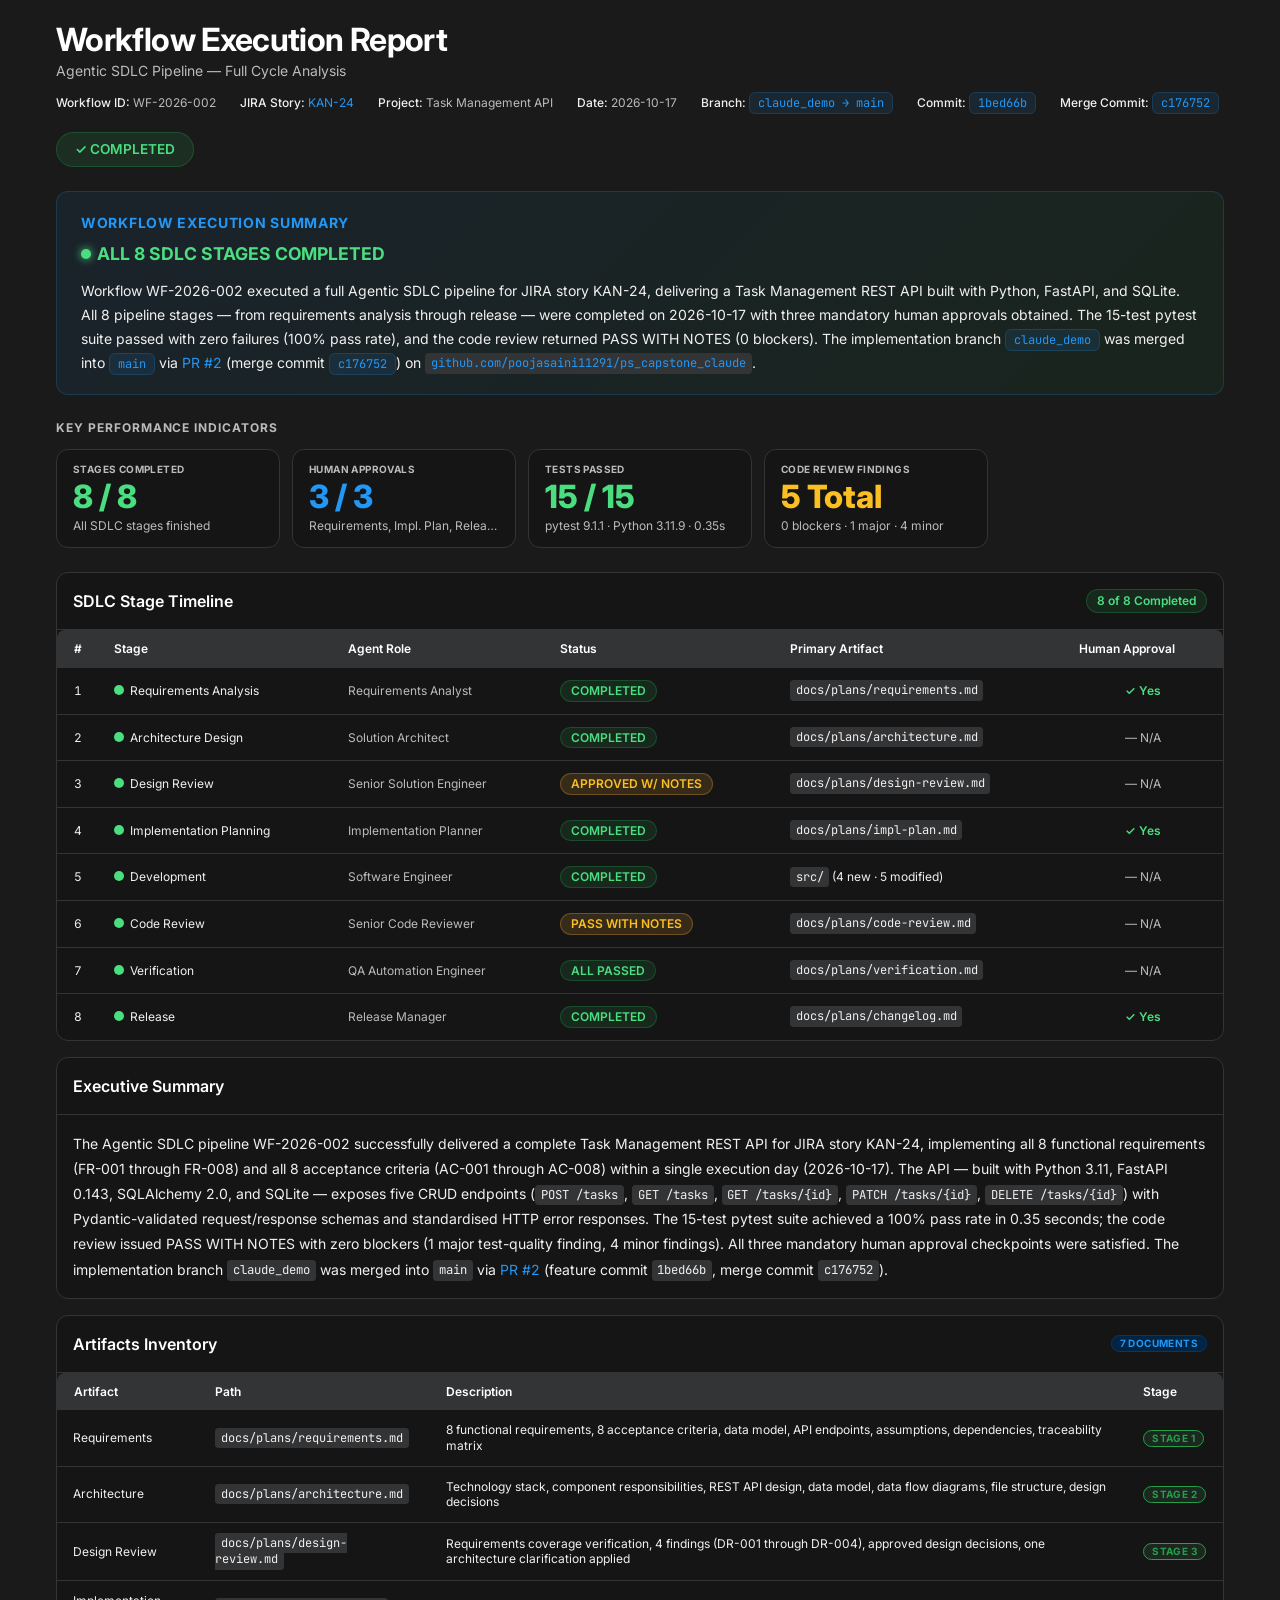
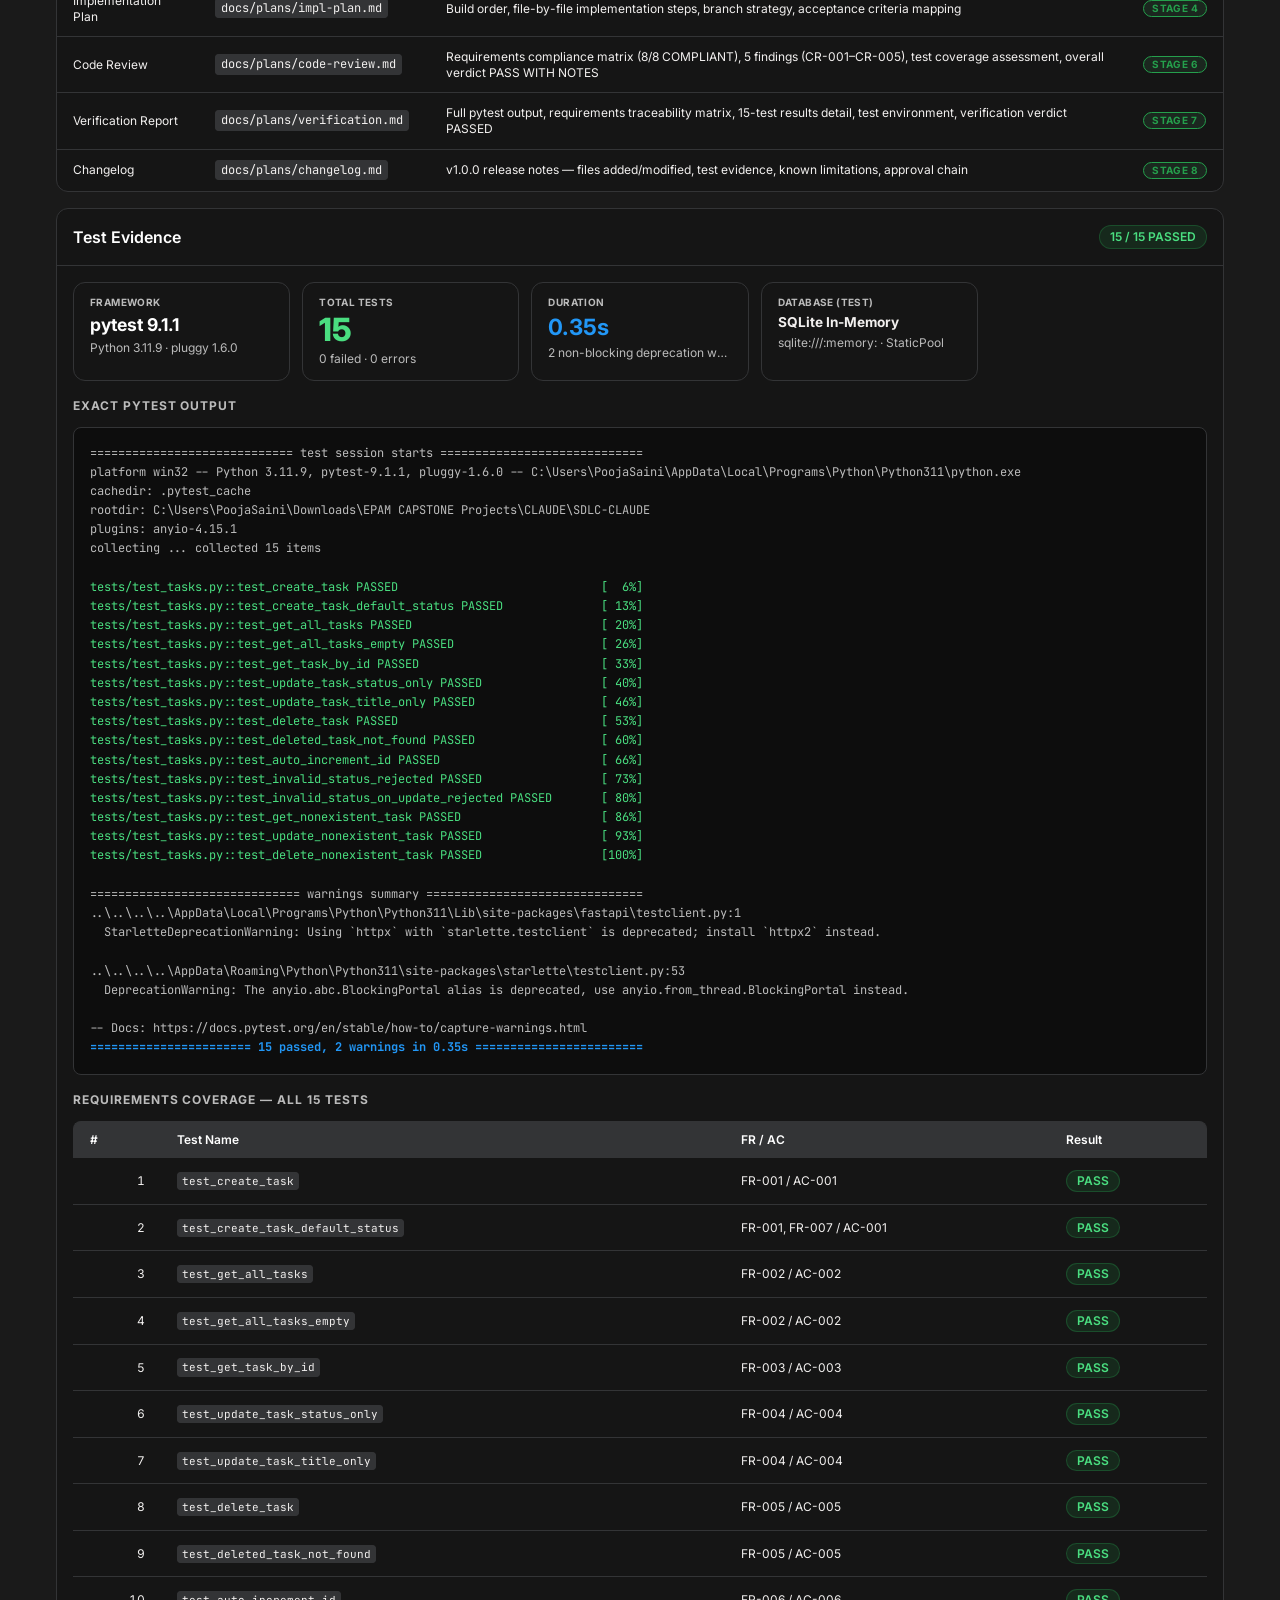
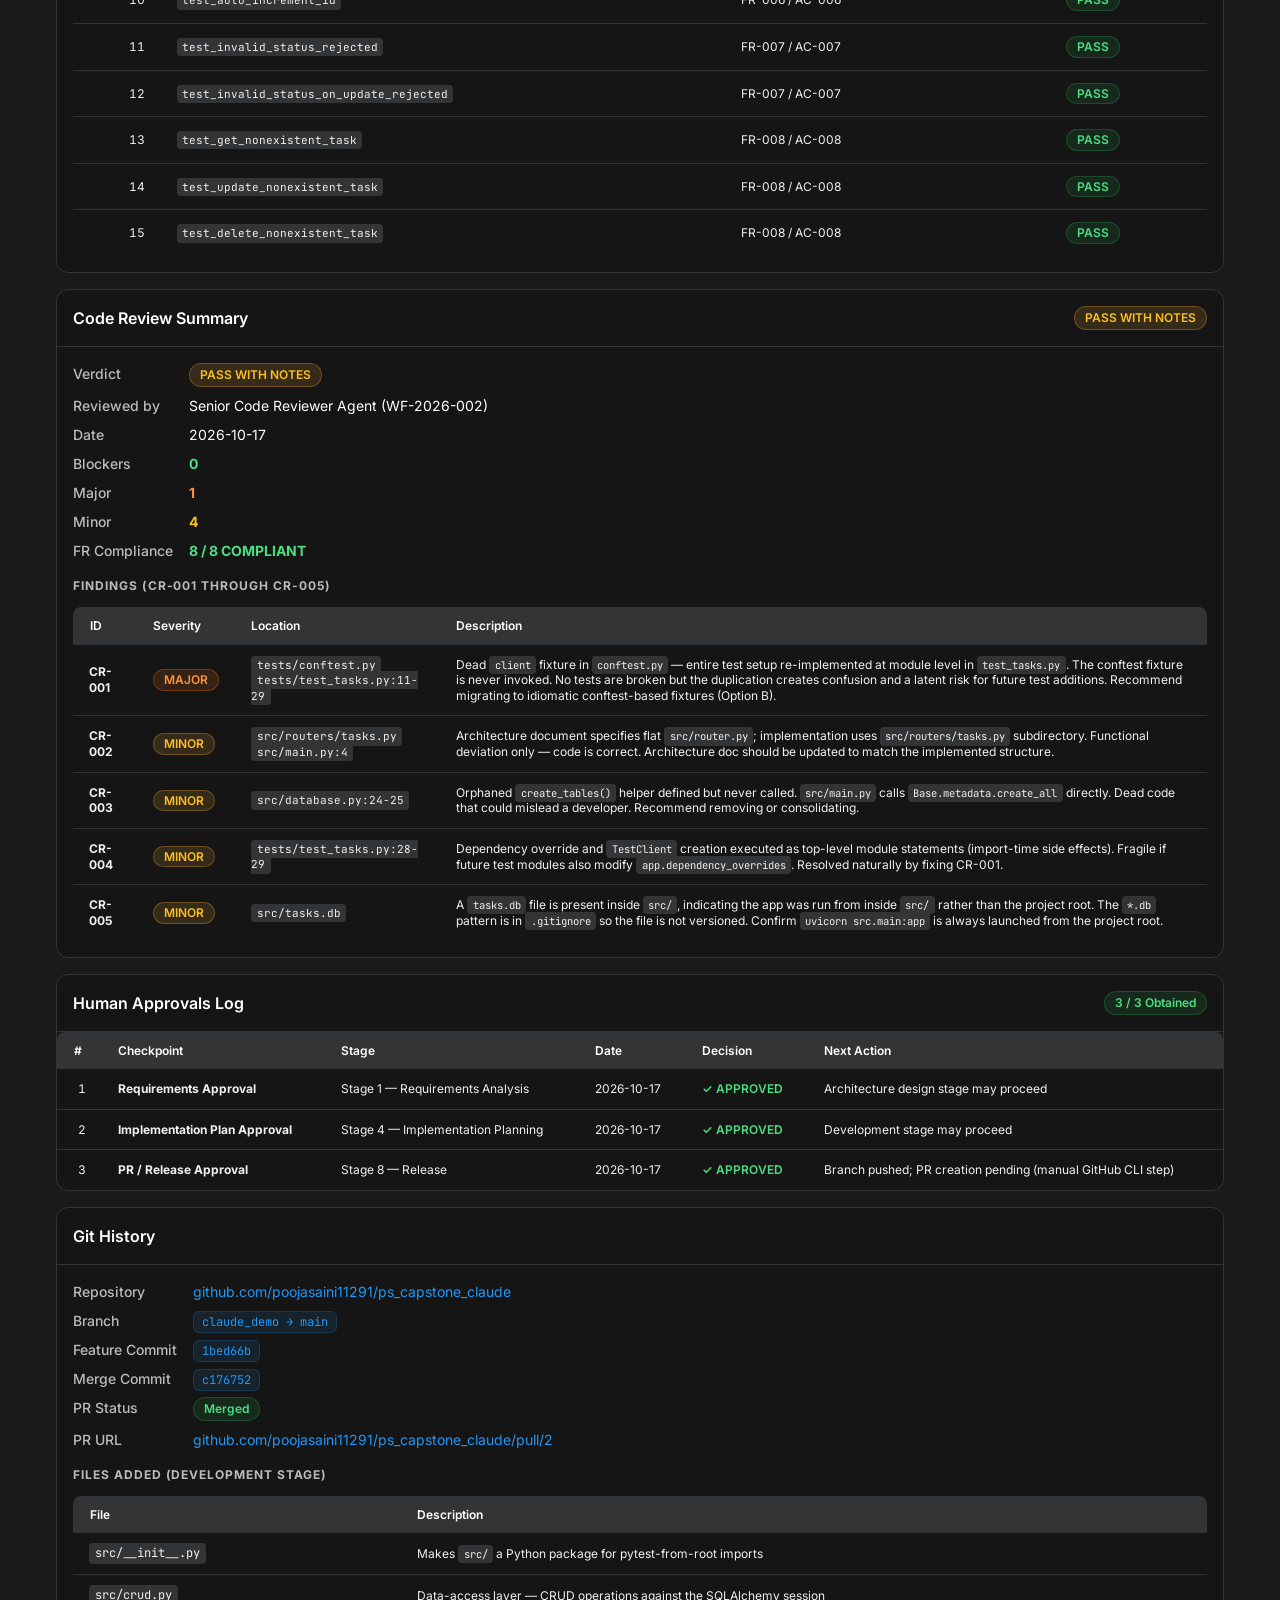
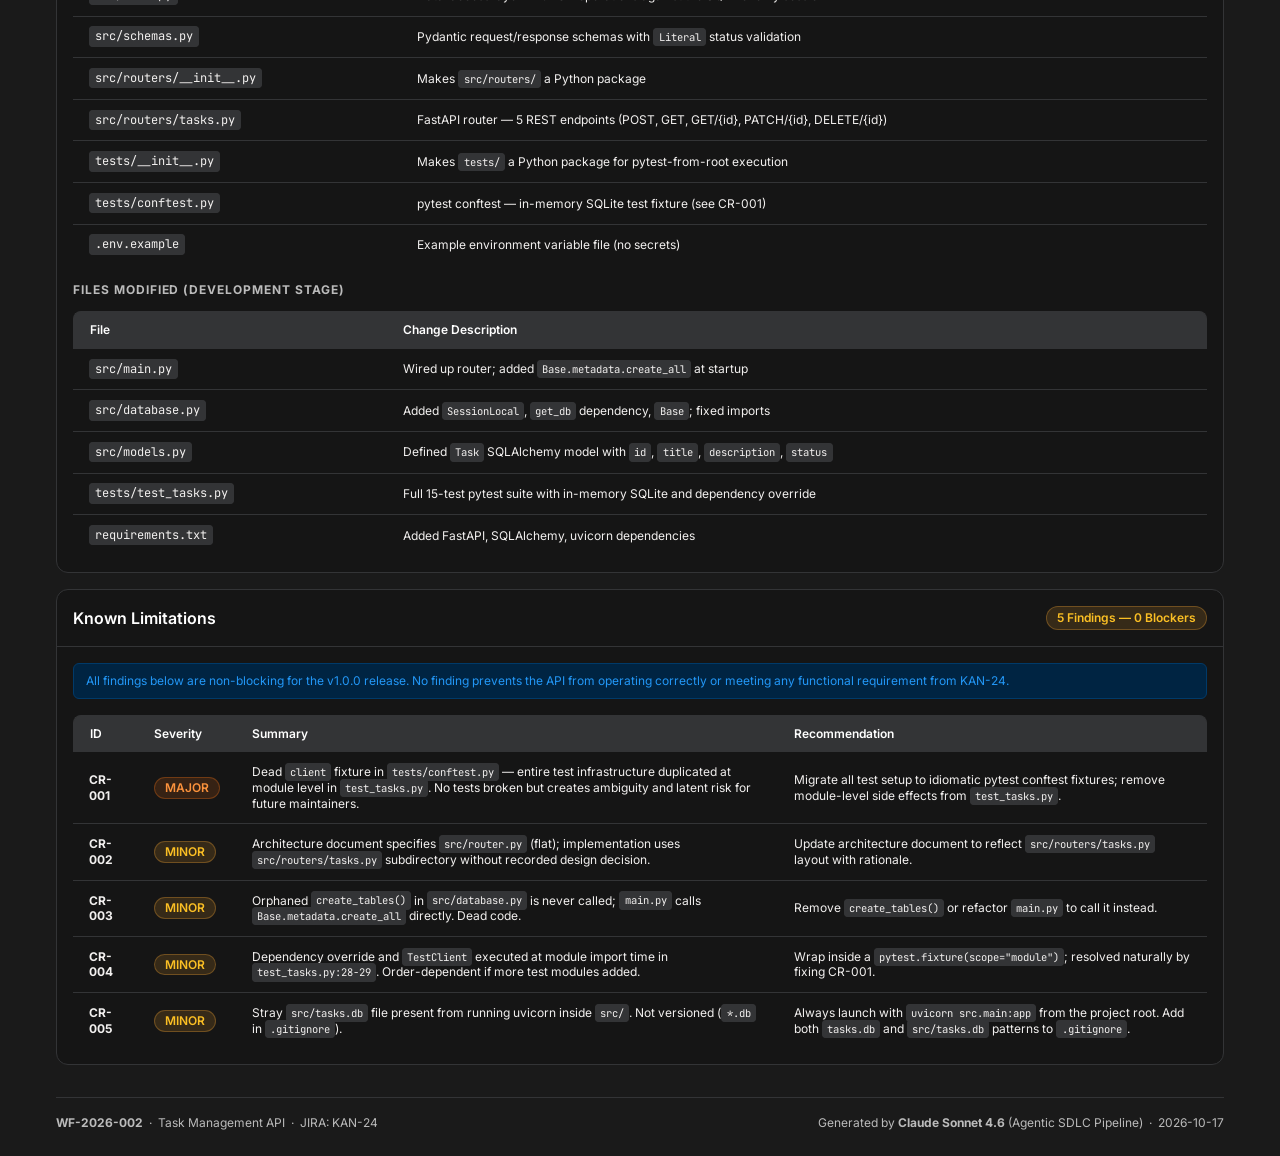
==== docs/workflow-report-WF-2026-002.html @ 6eb1694b "docs: update workflow report WF-2026-002 — mark PR #2 merged - PR #2 merged to main (merge commit c1" ====
<!DOCTYPE html>
<html lang="en">
<head>
  <meta charset="UTF-8">
  <meta name="viewport" content="width=device-width, initial-scale=1.0">
  <title>Workflow Execution Report — WF-2026-002</title>
  <style>
    @import url(https://fonts.googleapis.com/css2?family=Inter:ital,wght@0,400;0,500;0,600;0,700;1,400&family=JetBrains+Mono:wght@400;500&display=swap);:root{--font-sans:'Inter','Geist',-apple-system,BlinkMacSystemFont,'Segoe UI',Arial,sans-serif;--font-mono:'JetBrains Mono','GeistMono','Fira Code','Courier New',monospace;--text-xs-1:0.625rem;--text-xs:0.75rem;--text-sm-1:0.813rem;--text-sm:0.875rem;--text-base:1rem;--text-h1:2rem;--text-h2:1.5rem;--text-h3:1rem;--text-h4:0.875rem;--text-h5:0.75rem;--lh-h1:2rem;--lh-h2:1.5rem;--lh-h3:1.3125rem;--lh-h4:1.125rem;--lh-h5:1rem;--radius-sm:4px;--radius-md:6px;--radius-lg:8px;--radius-xl:12px;--radius-2xl:16px;--radius-full:9999px;--space-0-5:0.125rem;--space-1:0.25rem;--space-1-5:0.375rem;--space-2:0.5rem;--space-2-5:0.625rem;--space-3:0.75rem;--space-4:1rem;--space-5:1.25rem;--space-6:1.5rem;--space-8:2rem;--shadow-sm:0 1px 2px rgba(0, 0, 0, 0.4);--shadow-md:0 4px 6px -1px rgba(0, 0, 0, 0.5),0 2px 4px -2px rgba(0, 0, 0, 0.3);--shadow-lg:0 10px 15px -3px rgba(0, 0, 0, 0.6),0 4px 6px -4px rgba(0, 0, 0, 0.4);--shadow-sidebar:-1px 0 0 0 rgba(255, 255, 255, 0.1);--transition-fast:120ms ease;--transition-base:200ms ease;--transition-slow:300ms ease;--navbar-width:72px;--navbar-width-expanded:196px;--sidebar-width:308px;--layout-header-height:56px;--card-height:158px;--z-dropdown:30;--z-sticky:40;--z-modal:50;--z-toast:60}:root,:root.dark{--color-bg-page:#1A1A1A;--color-bg-sidebar:#151515;--color-bg-card:#151515;--color-bg-nav:#000000;--color-bg-elevated:#2E2E2E;--color-bg-secondary:#212224;--color-bg-tertiary:#2E3033;--color-bg-quaternary:#333436;--color-bg-hover:#212224;--color-bg-hover-strong:#333436;--color-bg-input:#1A1A1A;--color-bg-input-prefix:#333436;--color-bg-btn-primary:#20222E;--color-bg-btn-primary-h:#262941;--color-bg-pagination-active:#212224;--color-text-primary:#FFFFFF;--color-text-secondary:#F2F0EF;--color-text-tertiary:#CCCCCC;--color-text-muted:#BBBBBB;--color-text-placeholder:#CCCCCC;--color-text-link:#F2F0EF;--color-text-link-hover:#F2F0EF;--color-text-inverse:#FFFFFF;--color-text-heading:#BBBBBB;--color-text-nav:#CCCCCC;--color-border-primary:#333436;--color-border-secondary:#47484A;--color-border-structural:#333436;--color-border-subtle:#4C4C4C;--color-border-accent:#FFFFFF;--color-border-focus:#FFFFFF;--color-border-error:#F9303C;--color-border-panel:#333436;--color-border-btn-secondary:#333436;--color-border-btn-secondary-h:transparent;--color-icon-primary:#FFFFFF;--color-icon-secondary:#CCCCCC;--color-icon-tertiary:#999999;--color-icon-error:#F9303C;--color-success:#259F4C;--color-success-bg:#1B271F;--color-success-border:#259F4C;--color-success-text:#259F4C;--color-error:#F9303C;--color-error-bg:#262121;--color-error-border:#FE3B4C;--color-error-text:#FE3B4C;--color-warning:#F5A534;--color-warning-bg:#492B00;--color-warning-border:#663B00;--color-warning-text:#F5A534;--color-info:#2297F6;--color-info-bg:#002442;--color-info-border:#003A69;--color-info-text:#2297F6;--color-purple:#C084FC;--color-purple-bg:#2D1B3D;--color-purple-border:#2D1B3D;--color-purple-text:#F3E8FF;--color-cyan:#06B6D4;--color-cyan-bg:#003942;--color-cyan-border:#005866;--status-not-started-text:#A0A0A0;--status-not-started-bg:#333333;--status-not-started-border:#4C4C4C;--status-in-progress-text:#2297F6;--status-in-progress-bg:#002442;--status-in-progress-border:#003A69;--status-pending-text:#06B6D4;--status-pending-bg:#003942;--status-pending-border:#005866;--status-success-text:#259F4C;--status-success-bg:#1B271F;--status-success-border:#259F4C;--status-error-text:#FE3B4C;--status-error-bg:#262121;--status-error-border:#FE3B4C;--status-warning-text:#F5A534;--status-warning-bg:#492B00;--status-warning-border:#663B00;--status-advanced-text:#C084FC;--status-advanced-bg:#2D1B3D;--status-advanced-border:#2D1B3D;--gradient-primary-btn:linear-gradient(90deg, #672D92, #547CCC);--gradient-brand:linear-gradient(152deg, #0078C2, #0047FF, #8453D2);--gradient-magical:linear-gradient(90deg, #672D92, #5677C8);--gradient-purple-radial:radial-gradient(271.77% 163.1% at 50% -10.71%, #200E32 0%, #9E00FF 75.14%, #EC56FF 100%);--gradient-switch-off:linear-gradient(to right, #BBB, #666);--gradient-switch-on:linear-gradient(to right, #672C92, #547CCC);--blue-25:#F1F8FF;--blue-50:#D5E7FC;--blue-100:#B2D7FF;--blue-300:#2297F6;--blue-400:#007AFF;--blue-500:#4E32FF;--blue-550:#0C4DAF;--blue-600:#003A69;--blue-800:#002442}.light{--color-bg-page:#F9F9F9;--color-bg-sidebar:#FBFBFB;--color-bg-card:#FFFFFF;--color-bg-nav:#FBFBFB;--color-bg-elevated:#FFFFFF;--color-bg-secondary:#FFFFFF;--color-bg-tertiary:#FBFBFB;--color-bg-quaternary:#B2D7FF;--color-bg-hover:#D5E7FC;--color-bg-hover-strong:#D5E7FC;--color-bg-input:#FFFFFF;--color-bg-input-prefix:#EEEEEE;--color-bg-btn-primary:#D5E7FC;--color-bg-btn-primary-h:#B2D7FF;--color-bg-pagination-active:#D5E7FC;--color-text-primary:#333333;--color-text-secondary:#333333;--color-text-tertiary:#333333;--color-text-muted:#666666;--color-text-placeholder:#999999;--color-text-link:#007AFF;--color-text-link-hover:#0C4DAF;--color-text-inverse:#FFFFFF;--color-text-heading:#007AFF;--color-text-nav:#FFFFFF;--color-border-primary:#CCCCCC;--color-border-secondary:#BBBBBB;--color-border-structural:#E5E5E5;--color-border-subtle:#999999;--color-border-accent:#007AFF;--color-border-focus:#000000;--color-border-error:#F9303C;--color-border-panel:#E5E5E5;--color-border-btn-secondary:transparent;--color-border-btn-secondary-h:#007AFF;--color-icon-primary:#666666;--color-icon-secondary:#333333;--color-icon-tertiary:#707070;--color-icon-error:#F9303C;--color-success:#259F4C;--color-success-bg:#E6F7E6;--color-success-border:#259F4C;--color-success-text:#259F4C;--color-error:#F9303C;--color-error-bg:#F0E2E3;--color-error-border:#FE3B4C;--color-error-text:#FE3B4C;--color-warning:#F5A534;--color-warning-bg:#FAF2E7;--color-warning-border:#F5A534;--color-warning-text:#F5A534;--color-info:#2297F6;--color-info-bg:#D5E7FC;--color-info-border:#2297F6;--color-info-text:#2297F6;--color-purple:#8B5CF6;--color-purple-bg:#F3E8FF;--color-purple-border:#F3E8FF;--color-purple-text:#C084FC;--color-cyan:#06B6D4;--color-cyan-bg:#DFFAFF;--color-cyan-border:#005866;--status-not-started-text:#A0A0A0;--status-not-started-bg:#EEEEEE;--status-not-started-border:#999999;--status-in-progress-text:#2297F6;--status-in-progress-bg:#D5E7FC;--status-in-progress-border:#2297F6;--status-pending-text:#06B6D4;--status-pending-bg:#DFFAFF;--status-pending-border:#06B6D4;--status-success-text:#259F4C;--status-success-bg:#E6F7E6;--status-success-border:#259F4C;--status-error-text:#FE3B4C;--status-error-bg:#F0E2E3;--status-error-border:#FE3B4C;--status-warning-text:#F5A534;--status-warning-bg:#FAF2E7;--status-warning-border:#F5A534;--status-advanced-text:#8B5CF6;--status-advanced-bg:#F3E8FF;--status-advanced-border:#C084FC;--gradient-primary-btn:linear-gradient(90deg, #3676f7, #cc22f2);--gradient-magical:linear-gradient(90deg, #3676f7, #cc22f2);--gradient-switch-off:linear-gradient(to right, #fff, #fff);--gradient-switch-on:linear-gradient(to right, #007AFF, #007AFF);--shadow-sm:0 1px 2px rgba(0, 0, 0, 0.06);--shadow-md:0 4px 6px -1px rgba(0, 0, 0, 0.08),0 2px 4px -2px rgba(0, 0, 0, 0.06);--shadow-lg:0 10px 15px -3px rgba(0, 0, 0, 0.1),0 4px 6px -4px rgba(0, 0, 0, 0.08)}*,::after,::before{box-sizing:border-box;margin:0;padding:0}html{font-size:16px;-webkit-text-size-adjust:100%;scroll-behavior:smooth}body{font-family:var(--font-sans);font-size:var(--text-sm);line-height:1.5;color:var(--color-text-primary);background-color:var(--color-bg-page);-webkit-font-smoothing:antialiased;-moz-osx-font-smoothing:grayscale}a{color:var(--color-text-link);text-decoration:none;transition:color var(--transition-fast)}a:hover{color:var(--color-text-link-hover);text-decoration:underline}::-webkit-scrollbar{width:6px;height:6px}::-webkit-scrollbar-track{background:0 0}::-webkit-scrollbar-thumb{background:var(--color-border-subtle);border-radius:var(--radius-full)}::-webkit-scrollbar-thumb:hover{background:var(--color-border-secondary)}::selection{background:rgba(34,151,246,.3);color:var(--color-text-primary)}:focus-visible{outline:2px solid var(--color-border-focus);outline-offset:2px;border-radius:var(--radius-sm)}img,svg,video{display:block;max-width:100%}ol,ul{list-style:none}code,kbd,pre,samp{font-family:var(--font-mono)}code{font-size:.875em;background:var(--color-bg-quaternary);color:var(--color-text-secondary);padding:.1em .4em;border-radius:var(--radius-sm);border:1px solid var(--color-border-primary)}pre{background:var(--color-bg-quaternary);border:1px solid var(--color-border-primary);border-radius:var(--radius-lg);padding:var(--space-4);overflow-x:auto;font-size:var(--text-xs);line-height:1.6;color:var(--color-text-secondary)}pre code{background:0 0;border:none;padding:0;font-size:inherit}.divider,hr{border:none;border-top:1px solid var(--color-border-structural);margin:var(--space-4) 0}.container{width:100%;max-width:1200px;margin:0 auto;padding:0 var(--space-4)}.section{padding:var(--space-8) 0}.icon-xs{width:12px;height:12px;flex-shrink:0}.icon-sm{width:16px;height:16px;flex-shrink:0}.icon-md{width:18px;height:18px;flex-shrink:0}.icon-lg{width:20px;height:20px;flex-shrink:0}.icon-xl{width:24px;height:24px;flex-shrink:0}.icon-2xl{width:32px;height:32px;flex-shrink:0}.h1,h1{font-size:var(--text-h1);line-height:var(--lh-h1);font-weight:700;color:var(--color-text-primary);letter-spacing:-.02em}.h2,h2{font-size:var(--text-h2);line-height:var(--lh-h2);font-weight:600;color:var(--color-text-primary)}.h3,h3{font-size:var(--text-h3);line-height:var(--lh-h3);font-weight:600;color:var(--color-text-primary)}.h4,h4{font-size:var(--text-h4);line-height:var(--lh-h4);font-weight:600;color:var(--color-text-primary)}.h5,h5{font-size:var(--text-h5);line-height:var(--lh-h5);font-weight:600;color:var(--color-text-primary)}.h6,h6{font-size:var(--text-xs);line-height:1.4;font-weight:600;color:var(--color-text-muted);text-transform:uppercase;letter-spacing:.05em}.section-label{font-size:var(--text-xs);font-weight:600;color:var(--color-text-heading);text-transform:uppercase;letter-spacing:.05em;margin-bottom:var(--space-2)}.text-2xl{font-size:1.5rem}.text-xl{font-size:1.25rem}.text-lg{font-size:1.125rem}.text-base{font-size:var(--text-base)}.text-sm{font-size:var(--text-sm)}.text-sm-1{font-size:var(--text-sm-1)}.text-xs{font-size:var(--text-xs)}.text-xs-1{font-size:var(--text-xs-1)}.font-normal{font-weight:400}.font-medium{font-weight:500}.font-semibold{font-weight:600}.font-bold{font-weight:700}.text-primary{color:var(--color-text-primary)}.text-secondary{color:var(--color-text-secondary)}.text-tertiary{color:var(--color-text-tertiary)}.text-muted{color:var(--color-text-muted)}.text-link{color:var(--color-text-link)}.text-inverse{color:var(--color-text-inverse)}.text-success{color:var(--color-success-text)}.text-error{color:var(--color-error-text)}.text-warning{color:var(--color-warning-text)}.text-info{color:var(--color-info-text)}.uppercase{text-transform:uppercase}.capitalize{text-transform:capitalize}.lowercase{text-transform:lowercase}.truncate{overflow:hidden;text-overflow:ellipsis;white-space:nowrap}.line-clamp-2{display:-webkit-box;-webkit-line-clamp:2;-webkit-box-orient:vertical;overflow:hidden}.line-clamp-3{display:-webkit-box;-webkit-line-clamp:3;-webkit-box-orient:vertical;overflow:hidden}.nowrap{white-space:nowrap}.text-left{text-align:left}.text-center{text-align:center}.text-right{text-align:right}p{color:var(--color-text-secondary);font-size:var(--text-sm);line-height:1.6}p+p{margin-top:var(--space-3)}.caption{font-size:var(--text-xs);color:var(--color-text-muted);line-height:1.4}.mono{font-family:var(--font-mono);font-size:.9em}.btn{display:inline-flex;align-items:center;justify-content:center;gap:var(--space-1-5);font-family:var(--font-sans);font-weight:600;white-space:nowrap;border-radius:var(--radius-lg);border:1px solid transparent;cursor:pointer;transition:background-color var(--transition-base),border-color var(--transition-base),color var(--transition-base),opacity var(--transition-base);text-decoration:none;user-select:none;outline:0;position:relative;overflow:hidden;-webkit-font-smoothing:antialiased}.btn:focus-visible{outline:2px solid var(--color-border-focus);outline-offset:2px}.btn:disabled,.btn[aria-disabled=true]{cursor:not-allowed;opacity:.5;pointer-events:none}.btn-sm{height:24px;padding:0 var(--space-1-5);gap:var(--space-1);font-size:var(--text-xs);line-height:20px}.btn-md{height:28px;padding:0 var(--space-2);gap:var(--space-1-5);font-size:var(--text-xs);line-height:24px}.btn-lg{height:44px;padding:0 var(--space-4);gap:var(--space-2-5);font-size:var(--text-sm);line-height:28px}.btn-primary{background-color:var(--color-bg-btn-primary);color:var(--color-text-secondary);border:1px solid transparent;background-image:linear-gradient(var(--color-bg-btn-primary),var(--color-bg-btn-primary)),var(--gradient-primary-btn);background-origin:border-box;background-clip:padding-box,border-box}.btn-primary:hover:not(:disabled){background-image:linear-gradient(var(--color-bg-btn-primary-h),var(--color-bg-btn-primary-h)),var(--gradient-primary-btn)}.btn-secondary{background-color:var(--color-bg-secondary);color:var(--color-text-secondary);border-color:var(--color-border-btn-secondary)}.btn-secondary:hover:not(:disabled){background-color:var(--color-bg-hover-strong);border-color:var(--color-border-btn-secondary-h)}.btn-base{background-color:var(--color-bg-secondary);color:var(--color-text-primary);border-color:var(--color-border-structural)}.btn-base:hover:not(:disabled){background-color:var(--color-border-structural)}.btn-action{background-color:var(--color-bg-btn-primary);color:var(--color-text-secondary);border-color:var(--color-bg-input-prefix)}.btn-action:hover:not(:disabled){border-color:var(--color-border-btn-secondary-h);background-color:var(--color-bg-btn-primary-h)}.btn-delete{background-color:rgba(254,59,76,.1);color:var(--color-error-text);border-color:var(--color-error-border)}.btn-delete:hover:not(:disabled){background-color:rgba(254,59,76,.15);border-color:var(--color-error)}.btn-ghost,.btn-tertiary{background-color:transparent;color:var(--color-text-primary);border-color:transparent}.btn-ghost:hover:not(:disabled),.btn-tertiary:hover:not(:disabled){background-color:var(--color-border-structural)}.btn-magical{background:var(--gradient-magical);color:var(--color-text-inverse);border-color:var(--color-border-structural)}.btn-magical:hover:not(:disabled){filter:brightness(1.1)}.btn-link{background:0 0;border-color:transparent;color:var(--color-text-link);padding-left:0;padding-right:0;font-weight:500;height:auto}.btn-link:hover:not(:disabled){text-decoration:underline}.btn-icon{padding:0;aspect-ratio:1}.btn-icon.btn-sm{width:24px}.btn-icon.btn-md{width:28px}.btn-icon.btn-lg{width:44px}.btn-full{width:100%}.btn-loading{cursor:wait;pointer-events:none}.btn-loading::after{content:'';position:absolute;inset:0;background:linear-gradient(90deg,transparent 0,rgba(255,255,255,.12) 50%,transparent 100%);background-size:200% 100%;animation:btn-shimmer 1.5s infinite linear}@keyframes btn-shimmer{from{background-position:-200% 0}to{background-position:200% 0}}.btn-group{display:inline-flex;gap:0}.btn-group .btn{border-radius:0}.btn-group .btn:first-child{border-radius:var(--radius-lg) 0 0 var(--radius-lg)}.btn-group .btn:last-child{border-radius:0 var(--radius-lg) var(--radius-lg) 0}.btn-group .btn:not(:first-child){margin-left:-1px}.form-group{display:flex;flex-direction:column;gap:var(--space-1)}.form-label{display:flex;align-items:center;gap:var(--space-0-5);font-size:var(--text-xs);font-weight:500;color:var(--color-text-muted)}.form-label .required{color:var(--color-error);margin-left:1px}.input-wrapper{display:flex;align-items:stretch;min-height:32px;max-height:32px;border:1px solid var(--color-border-primary);border-radius:var(--radius-lg);background-color:var(--color-bg-input);transition:border-color var(--transition-base),box-shadow var(--transition-base);overflow:hidden}.input-wrapper:hover:not(.input-disabled){border-color:var(--color-border-secondary)}.input-wrapper:focus-within:not(.input-disabled){border-color:var(--color-border-secondary)}.input-wrapper.input-error{border-color:var(--color-border-error)}.input-wrapper.input-disabled{opacity:.6;cursor:not-allowed}.form-input{flex:1;background:0 0;border:none;outline:0;font-family:var(--font-sans);font-size:var(--text-sm);color:var(--color-text-primary);padding:0 var(--space-2);min-width:0}.form-input::placeholder{color:var(--color-text-placeholder)}.form-input:disabled{cursor:not-allowed}.input,input.input{display:block;width:100%;height:32px;padding:0 var(--space-2);background-color:var(--color-bg-input);border:1px solid var(--color-border-primary);border-radius:var(--radius-lg);font-family:var(--font-sans);font-size:var(--text-sm);color:var(--color-text-primary);outline:0;transition:border-color var(--transition-base)}.input::placeholder,input.input::placeholder{color:var(--color-text-placeholder)}.input:hover,input.input:hover{border-color:var(--color-border-secondary)}.input:focus,input.input:focus{border-color:var(--color-border-secondary)}.input.input-error,input.input.input-error{border-color:var(--color-border-error)}.input:disabled,input.input:disabled{opacity:.6;cursor:not-allowed}.input-lg{height:40px;font-size:var(--text-base);padding:0 var(--space-3)}.input-prefix,.input-suffix{display:flex;align-items:center;padding:0 var(--space-2);font-size:var(--text-xs);color:var(--color-text-tertiary);background-color:var(--color-bg-input-prefix);white-space:nowrap;flex-shrink:0;border-right:1px solid var(--color-border-subtle)}.input-suffix{border-right:none;border-left:1px solid var(--color-border-subtle)}.input-adornment{display:flex;align-items:center;padding:0 var(--space-2);color:var(--color-icon-tertiary);flex-shrink:0}.textarea,textarea.textarea{display:block;width:100%;min-height:80px;max-height:384px;padding:var(--space-2-5) var(--space-3);background-color:var(--color-bg-input);border:1px solid var(--color-border-primary);border-radius:var(--radius-lg);font-family:var(--font-sans);font-size:var(--text-sm);color:var(--color-text-primary);outline:0;resize:vertical;line-height:1.5;transition:border-color var(--transition-base)}.textarea::placeholder,textarea.textarea::placeholder{color:var(--color-text-placeholder)}.textarea:hover,textarea.textarea:hover{border-color:var(--color-border-secondary)}.textarea:focus,textarea.textarea:focus{border-color:var(--color-border-secondary)}.textarea.textarea-error,textarea.textarea.textarea-error{border-color:var(--color-border-error)}.textarea:disabled,textarea.textarea:disabled{background-color:var(--color-bg-secondary);color:var(--color-text-tertiary);cursor:not-allowed;opacity:.7}.select-trigger{display:flex;align-items:center;justify-content:space-between;height:32px;padding:0 var(--space-2);background-color:var(--color-bg-input);border:1px solid var(--color-border-primary);border-radius:var(--radius-lg);font-family:var(--font-sans);font-size:var(--text-sm);color:var(--color-text-primary);cursor:pointer;user-select:none;transition:border-color var(--transition-base);gap:var(--space-2)}.select-trigger:hover{border-color:var(--color-border-secondary)}.select-trigger.select-open{border-color:var(--color-border-secondary)}.select-trigger .select-arrow{color:var(--color-icon-tertiary);flex-shrink:0;transition:transform var(--transition-base)}.select-trigger.select-open .select-arrow{transform:rotate(180deg)}select.select{display:block;width:100%;height:32px;padding:0 var(--space-2);background-color:var(--color-bg-input);border:1px solid var(--color-border-primary);border-radius:var(--radius-lg);font-family:var(--font-sans);font-size:var(--text-sm);color:var(--color-text-primary);outline:0;cursor:pointer;appearance:none;background-image:url("data:image/svg+xml,%3Csvg xmlns='http://www.w3.org/2000/svg' width='12' height='12' viewBox='0 0 24 24' fill='none' stroke='%23999' stroke-width='2'%3E%3Cpath d='M6 9l6 6 6-6'/%3E%3C/svg%3E");background-repeat:no-repeat;background-position:right 8px center;padding-right:28px}select.select:hover{border-color:var(--color-border-secondary)}select.select:focus{border-color:var(--color-border-secondary)}.select-panel{position:absolute;z-index:var(--z-dropdown);min-width:160px;max-width:256px;margin-top:var(--space-2);padding:var(--space-1-5);background-color:var(--color-bg-elevated);border:1px solid var(--color-border-panel);border-radius:var(--radius-lg);box-shadow:var(--shadow-md);max-height:240px;overflow-y:auto}.select-option{display:block;padding:var(--space-1-5) var(--space-2-5);font-size:var(--text-sm);color:var(--color-text-primary);border-radius:var(--radius-md);cursor:pointer;transition:background-color var(--transition-fast);white-space:nowrap;overflow:hidden;text-overflow:ellipsis}.select-option:hover{background-color:var(--color-bg-hover-strong)}.select-option.selected{background-color:var(--color-bg-hover);font-weight:500}.checkbox-wrapper{display:inline-flex;align-items:center;gap:var(--space-2);cursor:pointer;user-select:none}.checkbox-wrapper input[type=checkbox]{position:absolute;opacity:0;width:0;height:0}.checkbox-box{display:flex;align-items:center;justify-content:center;width:20px;height:20px;flex-shrink:0;border-radius:var(--radius-md);border:2px solid var(--color-border-primary);background-color:var(--color-bg-elevated);transition:border-color var(--transition-fast),background-color var(--transition-fast)}.checkbox-wrapper:hover .checkbox-box{border-color:var(--color-border-secondary)}.checkbox-wrapper input[type=checkbox]:checked+.checkbox-box{border-color:var(--color-text-primary);background-color:var(--color-text-primary)}.checkbox-check{display:none;width:12px;height:12px;color:var(--color-bg-page)}.checkbox-wrapper input[type=checkbox]:checked+.checkbox-box .checkbox-check{display:block}.checkbox-label{font-size:var(--text-sm);color:var(--color-text-primary)}.checkbox-wrapper.disabled{opacity:.6;cursor:not-allowed;pointer-events:none}.radio-wrapper{display:inline-flex;align-items:center;gap:var(--space-2);cursor:pointer;user-select:none}.radio-wrapper input[type=radio]{position:absolute;opacity:0;width:0;height:0}.radio-dot{display:flex;align-items:center;justify-content:center;width:18px;height:18px;flex-shrink:0;border-radius:var(--radius-full);border:2px solid var(--color-border-primary);background-color:var(--color-bg-elevated);transition:border-color var(--transition-fast),background-color var(--transition-fast)}.radio-dot::after{content:'';width:8px;height:8px;border-radius:var(--radius-full);background-color:var(--color-bg-page);opacity:0;transition:opacity var(--transition-fast)}.radio-wrapper:hover .radio-dot{border-color:var(--color-border-secondary)}.radio-wrapper input[type=radio]:checked+.radio-dot{border-color:var(--color-text-primary);background-color:var(--color-text-primary)}.radio-wrapper input[type=radio]:checked+.radio-dot::after{opacity:1}.radio-label{font-size:var(--text-sm);color:var(--color-text-primary)}.switch-wrapper{display:inline-flex;align-items:center;gap:var(--space-2);cursor:pointer;user-select:none}.switch-wrapper input[type=checkbox]{position:absolute;opacity:0;width:0;height:0}.switch-track{position:relative;width:32px;height:16px;border-radius:var(--radius-full);background:var(--gradient-switch-off);border:1px solid var(--color-border-primary);transition:background var(--transition-base),border-color var(--transition-base);flex-shrink:0}.switch-wrapper input[type=checkbox]:checked+.switch-track{background:var(--gradient-switch-on);border-color:var(--color-border-accent)}.switch-knob{position:absolute;top:1px;left:2px;width:12px;height:12px;border-radius:var(--radius-full);background-color:#ccc;transition:transform var(--transition-base),background-color var(--transition-base);pointer-events:none}.switch-wrapper input[type=checkbox]:checked~.switch-track .switch-knob{transform:translateX(16px);background-color:#fff}.switch-track.switch-on .switch-knob{transform:translateX(16px);background-color:#fff}.switch-label{font-size:var(--text-xs);color:var(--color-text-muted);transition:color var(--transition-fast)}.switch-wrapper:hover .switch-label{color:var(--color-border-accent)}.form-error{font-size:var(--text-sm);color:var(--color-error-text);display:flex;align-items:center;gap:var(--space-1);margin-top:var(--space-0-5)}.form-helper{font-size:var(--text-xs);color:var(--color-text-muted);margin-top:var(--space-0-5)}.search-input-wrapper{position:relative;display:flex;align-items:center}.search-input-wrapper .search-icon{position:absolute;left:var(--space-2);color:var(--color-icon-tertiary);pointer-events:none}.search-input-wrapper input{padding-left:28px}.card{display:flex;flex-direction:column;background-color:var(--color-bg-card);border:1px solid var(--color-border-structural);border-radius:var(--radius-xl);overflow:hidden;transition:border-color var(--transition-base),box-shadow var(--transition-base)}.card:hover{border-color:var(--color-border-secondary)}.card-fixed{height:var(--card-height)}.card-header{display:flex;align-items:center;justify-content:space-between;padding:var(--space-4);border-bottom:1px solid var(--color-border-structural)}.card-body{flex:1;padding:var(--space-4);overflow:hidden}.card-footer{padding:var(--space-3) var(--space-4);border-top:1px solid var(--color-border-structural);display:flex;align-items:center;gap:var(--space-2)}.card-title{font-size:var(--text-base);font-weight:600;color:var(--color-text-primary);overflow:hidden;text-overflow:ellipsis;white-space:nowrap}.card-subtitle{font-size:var(--text-xs);color:var(--color-text-muted);white-space:nowrap;overflow:hidden;text-overflow:ellipsis}.card-description{font-size:var(--text-xs);color:var(--color-text-tertiary);display:-webkit-box;-webkit-line-clamp:2;-webkit-box-orient:vertical;overflow:hidden}.panel{background-color:var(--color-bg-secondary);border:1px solid var(--color-border-panel);border-radius:var(--radius-lg);overflow:hidden}.panel-header{display:flex;align-items:center;justify-content:space-between;padding:var(--space-3) var(--space-4);border-bottom:1px solid var(--color-border-structural);background-color:var(--color-bg-tertiary)}.panel-body{padding:var(--space-4)}.badge{display:inline-flex;align-items:center;gap:var(--space-1-5);padding:0 var(--space-2);height:17px;line-height:17px;border-radius:var(--radius-full);border:1px solid;font-size:var(--text-xs-1);font-weight:700;text-transform:uppercase;letter-spacing:.04em;white-space:nowrap;user-select:none;flex-shrink:0}.badge-dot{width:7px;height:7px;border-radius:var(--radius-full);flex-shrink:0;display:inline-block}.badge-not-started{background-color:var(--status-not-started-bg);color:var(--status-not-started-text);border-color:var(--status-not-started-border)}.badge-not-started .badge-dot{background-color:var(--status-not-started-text)}.badge-in-progress{background-color:var(--status-in-progress-bg);color:var(--status-in-progress-text);border-color:var(--status-in-progress-border)}.badge-in-progress .badge-dot{background-color:var(--status-in-progress-text);animation:badge-pulse 2s cubic-bezier(.4,0,.6,1) infinite}.badge-pending{background-color:var(--status-pending-bg);color:var(--status-pending-text);border-color:var(--status-pending-border)}.badge-pending .badge-dot{background-color:var(--status-pending-text)}.badge-success{background-color:var(--status-success-bg);color:var(--status-success-text);border-color:var(--status-success-border)}.badge-success .badge-dot{background-color:var(--status-success-text)}.badge-error{background-color:var(--status-error-bg);color:var(--status-error-text);border-color:var(--status-error-border)}.badge-error .badge-dot{background-color:var(--status-error-text)}.badge-warning{background-color:var(--status-warning-bg);color:var(--status-warning-text);border-color:var(--status-warning-border)}.badge-warning .badge-dot{background-color:var(--status-warning-text)}.badge-advanced{background-color:var(--status-advanced-bg);color:var(--status-advanced-text);border-color:var(--status-advanced-border)}.badge-advanced .badge-dot{background-color:var(--status-advanced-text)}@keyframes badge-pulse{0%,100%{opacity:1}50%{opacity:.4}}.tag{display:inline-flex;align-items:center;gap:var(--space-1);padding:var(--space-1) var(--space-2);border-radius:var(--radius-lg);border:1px solid var(--color-border-secondary);background-color:var(--color-bg-secondary);font-size:var(--text-xs);font-weight:600;color:var(--color-text-tertiary);white-space:nowrap;user-select:none}.tag-sm{padding:1px var(--space-1-5);font-size:var(--text-xs-1);border-radius:var(--radius-md)}.tag-blue{background-color:var(--color-info-bg);border-color:var(--color-info-border);color:var(--color-info-text)}.tag-green{background-color:var(--color-success-bg);border-color:var(--color-success-border);color:var(--color-success-text)}.tag-red{background-color:var(--color-error-bg);border-color:var(--color-error-border);color:var(--color-error-text)}.tag-yellow{background-color:var(--color-warning-bg);border-color:var(--color-warning-border);color:var(--color-warning-text)}.tag-purple{background-color:var(--color-purple-bg);border-color:var(--color-purple-border);color:var(--color-purple-text)}.alert{display:flex;align-items:flex-start;gap:var(--space-2);padding:var(--space-2) var(--space-3);border-radius:var(--radius-md);border:1px solid;font-size:var(--text-xs);line-height:1.5}.alert-icon{flex-shrink:0;margin-top:1px}.alert-info{background-color:var(--color-info-bg);border-color:var(--color-info-border);color:var(--color-info-text)}.alert-success{background-color:var(--color-success-bg);border-color:var(--color-success-border);color:var(--color-success-text)}.alert-warning{background-color:var(--color-warning-bg);border-color:var(--color-warning-border);color:var(--color-warning-text)}.alert-error{background-color:var(--color-error-bg);border-color:var(--color-error-border);color:var(--color-error-text)}.avatar{display:flex;align-items:center;justify-content:center;border-radius:var(--radius-full);border:1px solid var(--color-border-secondary);background-color:var(--color-bg-elevated);overflow:hidden;flex-shrink:0;user-select:none;font-weight:600;color:#fff;font-size:var(--text-xs)}.avatar img{width:100%;height:100%;object-fit:cover;border-radius:var(--radius-full)}.avatar-xs{width:20px;height:20px;font-size:8px;border-width:1px}.avatar-sm{width:24px;height:24px;font-size:9px;border-width:1px}.avatar-md{width:32px;height:32px;font-size:var(--text-xs)}.avatar-chat{width:40px;height:40px;font-size:var(--text-sm)}.avatar-lg{width:72px;height:72px;font-size:var(--text-h3);border-width:2px}.avatar-xl{width:96px;height:96px;font-size:var(--text-h2);border-width:2px}.avatar-modal{width:176px;height:176px;font-size:var(--text-h1);border-width:2px}.avatar-color-0{background-color:#aa47bc}.avatar-color-1{background-color:#7a1fa2}.avatar-color-2{background-color:#6b8592}.avatar-color-3{background-color:#465a65}.avatar-color-4{background-color:#ec407a}.avatar-color-5{background-color:#c2175b}.avatar-color-6{background-color:#5c6bc0}.avatar-color-7{background-color:#0288d1}.avatar-color-8{background-color:#00579c}.avatar-color-9{background-color:#0098a6}.avatar-color-10{background-color:#00887a}.avatar-color-11{background-color:#004c3f}.avatar-color-12{background-color:#689f39}.avatar-color-13{background-color:#33691e}.avatar-color-14{background-color:#8c6e63}.avatar-color-15{background-color:#5d4038}.avatar-color-16{background-color:#7e57c2}.avatar-color-17{background-color:#512da7}.avatar-color-18{background-color:#ef6c00}.avatar-color-19{background-color:#f5511e}.avatar-color-20{background-color:#aa3410}.avatar-group{display:flex;align-items:center}.avatar-group .avatar{margin-left:-8px}.avatar-group .avatar:first-child{margin-left:0}.spinner{display:inline-block;border-radius:var(--radius-full);border-style:solid;border-color:var(--color-border-secondary);border-top-color:var(--color-text-primary);animation:spinner-spin .8s linear infinite;flex-shrink:0}.spinner-xs{width:12px;height:12px;border-width:1.5px}.spinner-sm{width:16px;height:16px;border-width:2px}.spinner-md{width:24px;height:24px;border-width:2px}.spinner-lg{width:32px;height:32px;border-width:3px}.spinner-xl{width:48px;height:48px;border-width:3px}.spinner-page{display:flex;justify-content:center;align-items:center;min-height:200px}@keyframes spinner-spin{to{transform:rotate(360deg)}}.progress-track{position:relative;overflow:hidden;background-color:var(--color-bg-tertiary);border-radius:68px;border:1px solid var(--color-border-secondary);width:85px;height:14px}.progress-fill{height:100%;background:var(--gradient-primary-btn);border-radius:68px;transition:width .2s ease-out}.progress-label{position:absolute;left:50%;top:50%;transform:translate(-50%,-50%);font-size:9px;line-height:10px;font-weight:600;color:var(--color-text-primary);white-space:nowrap}.progress-bar{width:100%;height:4px;background-color:var(--color-bg-tertiary);border-radius:var(--radius-full);overflow:hidden}.progress-bar .progress-fill{height:4px;border-radius:var(--radius-full)}.tooltip-wrapper{position:relative;display:inline-flex}.tooltip{position:absolute;z-index:var(--z-toast);bottom:calc(100% + 8px);left:50%;transform:translateX(-50%);background-color:var(--color-bg-elevated);color:var(--color-text-primary);padding:var(--space-2) var(--space-3);border-radius:var(--radius-md);font-size:var(--text-xs);line-height:1;white-space:nowrap;box-shadow:var(--shadow-md);pointer-events:none;opacity:0;transition:opacity var(--transition-fast)}.tooltip-wrapper:hover .tooltip{opacity:1}.tooltip-right{bottom:auto;top:50%;left:calc(100% + 8px);transform:translateY(-50%)}.tooltip-bottom{bottom:auto;top:calc(100% + 8px)}.empty-state{display:flex;flex-direction:column;align-items:center;justify-content:center;padding:var(--space-8) var(--space-4);text-align:center;gap:var(--space-3)}.empty-state-icon{color:var(--color-icon-tertiary);margin-bottom:var(--space-1)}.empty-state-title{font-size:var(--text-h4);font-weight:600;color:var(--color-text-primary)}.empty-state-description{font-size:var(--text-sm);color:var(--color-text-muted);max-width:320px}.chip{display:inline-flex;align-items:center;gap:var(--space-1);padding:2px var(--space-1-5);border-radius:var(--radius-full);background-color:var(--color-bg-quaternary);border:1px solid var(--color-border-primary);font-size:var(--text-xs);color:var(--color-text-secondary)}.chip-close{display:flex;align-items:center;justify-content:center;width:14px;height:14px;border-radius:var(--radius-full);background:0 0;border:none;color:var(--color-icon-tertiary);cursor:pointer;padding:0;transition:color var(--transition-fast),background-color var(--transition-fast)}.chip-close:hover{color:var(--color-text-primary);background-color:var(--color-bg-hover)}.stat-card{display:flex;flex-direction:column;gap:var(--space-1);padding:var(--space-3) var(--space-4);background-color:var(--color-bg-card);border:1px solid var(--color-border-structural);border-radius:var(--radius-xl);min-width:0}.stat-card-label{font-size:var(--text-xs-1);font-weight:700;text-transform:uppercase;letter-spacing:.04em;color:var(--color-text-muted);white-space:nowrap;overflow:hidden;text-overflow:ellipsis}.stat-card-value{font-size:var(--text-h2);font-weight:700;line-height:1.2;color:var(--color-text-primary)}.stat-card-desc{font-size:var(--text-xs);color:var(--color-text-muted);white-space:nowrap;overflow:hidden;text-overflow:ellipsis}.stat-grid{display:grid;grid-template-columns:repeat(auto-fill,minmax(200px,1fr));gap:var(--space-3)}.dl-grid{display:grid;grid-template-columns:max-content 1fr;gap:var(--space-2) var(--space-4);font-size:var(--text-sm)}.dl-grid dt{color:var(--color-text-muted);font-weight:500;white-space:nowrap}.dl-grid dd{color:var(--color-text-primary)}.table-wrapper{width:100%;overflow-x:auto}.table,table.table{width:100%;border-collapse:separate;border-spacing:0;font-size:var(--text-xs);line-height:1.3}.table thead tr th{text-align:left;padding:var(--space-2-5) var(--space-4);font-weight:600;color:var(--color-text-primary);background-color:var(--color-bg-quaternary);border-top:1px solid var(--color-border-structural);border-bottom:1px solid var(--color-border-structural);white-space:nowrap;position:sticky;top:0;z-index:1}.table thead tr th:first-child{border-left:1px solid var(--color-border-structural);border-radius:var(--radius-lg) 0 0 0}.table thead tr th:last-child{border-right:1px solid var(--color-border-structural);border-radius:0 var(--radius-lg) 0 0}.table tbody tr td{padding:var(--space-3) var(--space-4);color:var(--color-text-secondary);border-bottom:1px solid var(--color-border-structural);vertical-align:middle}.table tbody tr:hover td{background-color:var(--color-bg-hover)}.table tbody tr:last-child td{border-bottom:none}.th-sortable{cursor:pointer;user-select:none;gap:var(--space-1)}.th-sortable:hover{color:var(--color-text-link)}.sort-icon{display:inline-flex;flex-direction:column;gap:1px;color:var(--color-icon-tertiary);flex-shrink:0}.th-sortable.sort-asc .sort-icon,.th-sortable.sort-desc .sort-icon{color:var(--color-text-primary)}.td-number{text-align:right;font-variant-numeric:tabular-nums}.tabs{display:flex;flex-direction:column}.tabs-list{display:flex;align-items:stretch;border-bottom:1px solid var(--color-border-panel);flex-shrink:0}.tab-item{display:inline-flex;align-items:center;justify-content:center;gap:var(--space-2);padding:var(--space-2) var(--space-2);padding-bottom:var(--space-4);font-size:var(--text-sm);color:var(--color-text-primary);cursor:pointer;border-bottom:2px solid transparent;transition:border-color var(--transition-base),color var(--transition-base);text-decoration:none;white-space:nowrap;user-select:none;background:0 0;border-top:none;border-left:none;border-right:none;font-family:var(--font-sans)}.tab-item:hover{border-bottom-color:var(--color-text-tertiary)}.tab-item.active,.tab-item[aria-selected=true]{border-bottom-color:var(--color-text-primary);font-weight:600;cursor:default}.tabs-sm .tab-item{font-size:var(--text-xs);padding:var(--space-2-5);padding-bottom:var(--space-2-5)}.tabs-panel{flex:1;padding-top:var(--space-4)}.pagination{display:flex;align-items:center;gap:var(--space-2);font-size:var(--text-sm);padding:var(--space-3) 0;border-top:1px solid var(--color-border-structural)}.pagination-info{color:var(--color-text-muted);font-size:var(--text-h5);margin-right:auto}.page-btn{display:flex;align-items:center;justify-content:center;height:32px;min-width:32px;padding:0 var(--space-2);background-color:var(--color-bg-secondary);border:1px solid var(--color-border-structural);border-radius:var(--radius-lg);color:var(--color-text-link);font-size:var(--text-h5);cursor:pointer;transition:border-color var(--transition-fast),background-color var(--transition-fast);user-select:none;text-decoration:none;font-family:var(--font-sans);font-weight:400}.page-btn:hover:not(.disabled){border-color:var(--color-border-accent)}.page-btn.active{border-color:var(--color-border-accent);background-color:var(--color-bg-pagination-active);font-weight:600}.page-btn.disabled{opacity:.4;cursor:not-allowed;pointer-events:none}.modal-overlay{position:fixed;inset:0;background-color:rgba(0,0,0,.5);display:flex;align-items:center;justify-content:center;z-index:var(--z-modal);padding:var(--space-4)}.modal{display:flex;flex-direction:column;background-color:var(--color-bg-elevated);border:1px solid var(--color-border-panel);border-radius:var(--radius-lg);box-shadow:var(--shadow-lg);max-height:95vh;width:100%;overflow:hidden}.modal-sm{max-width:400px}.modal-md{max-width:512px}.modal-lg{max-width:720px}.modal-xl{max-width:1024px}.modal-full{max-width:90vw}.modal-header{display:flex;align-items:center;justify-content:space-between;gap:var(--space-4);padding:var(--space-3) var(--space-4);border-bottom:1px solid var(--color-border-structural);flex-shrink:0}.modal-title{font-size:var(--text-base);font-weight:600;color:var(--color-text-primary)}.modal-close{display:flex;align-items:center;justify-content:center;width:28px;height:28px;border-radius:var(--radius-lg);border:none;background:0 0;color:var(--color-icon-tertiary);cursor:pointer;transition:color var(--transition-fast),background-color var(--transition-fast);flex-shrink:0}.modal-close:hover{color:var(--color-text-primary);background-color:var(--color-bg-quaternary)}.modal-body{flex:1;padding:var(--space-4);overflow-y:auto}.modal-footer{display:flex;align-items:center;justify-content:flex-end;gap:var(--space-3);padding:var(--space-4);border-top:1px solid var(--color-border-structural);flex-shrink:0;background-color:var(--color-bg-elevated);border-radius:0 0 var(--radius-lg) var(--radius-lg)}.nav-sidebar{display:flex;flex-direction:column;gap:var(--space-0-5);padding:var(--space-2)}.nav-item{display:flex;align-items:center;gap:var(--space-2);padding:var(--space-2) var(--space-3);border-radius:var(--radius-lg);font-size:var(--text-sm);color:var(--color-text-nav);cursor:pointer;transition:background-color var(--transition-fast),color var(--transition-fast);text-decoration:none;user-select:none;white-space:nowrap;overflow:hidden}.nav-item:hover{background-color:var(--color-bg-hover);color:var(--color-text-primary)}.nav-item.active{background-color:var(--color-bg-secondary);color:var(--color-text-primary);font-weight:500}.nav-item .nav-icon{flex-shrink:0;color:var(--color-icon-tertiary);transition:color var(--transition-fast)}.nav-item.active .nav-icon,.nav-item:hover .nav-icon{color:var(--color-icon-primary)}.nav-group-label{padding:var(--space-2) var(--space-3) var(--space-1);font-size:var(--text-xs);font-weight:600;color:var(--color-text-muted);text-transform:uppercase;letter-spacing:.05em}.app-shell{display:flex;min-height:100vh}.app-navbar{width:var(--navbar-width);min-height:100vh;background-color:var(--color-bg-nav);display:flex;flex-direction:column;align-items:center;padding:var(--space-3) 0;flex-shrink:0;border-right:1px solid var(--color-border-structural)}.app-sidebar{width:var(--sidebar-width);min-height:100vh;background-color:var(--color-bg-sidebar);display:flex;flex-direction:column;border-right:1px solid var(--color-border-structural);flex-shrink:0}.app-content{flex:1;display:flex;flex-direction:column;min-width:0;overflow:hidden}.app-header{height:var(--layout-header-height);display:flex;align-items:center;padding:0 var(--space-4);border-bottom:1px solid var(--color-border-structural);background-color:var(--color-bg-page);flex-shrink:0;gap:var(--space-4)}.app-main{flex:1;padding:var(--space-4);overflow-y:auto}.hidden{display:none!important}.block{display:block}.inline{display:inline}.inline-block{display:inline-block}.flex{display:flex}.inline-flex{display:inline-flex}.grid{display:grid}.flex-col{flex-direction:column}.flex-row{flex-direction:row}.flex-wrap{flex-wrap:wrap}.flex-nowrap{flex-wrap:nowrap}.flex-1{flex:1}.flex-auto{flex:auto}.flex-none{flex:none}.flex-shrink-0{flex-shrink:0}.grow{flex-grow:1}.items-start{align-items:flex-start}.items-center{align-items:center}.items-end{align-items:flex-end}.items-stretch{align-items:stretch}.justify-start{justify-content:flex-start}.justify-center{justify-content:center}.justify-end{justify-content:flex-end}.justify-between{justify-content:space-between}.grid-2{grid-template-columns:repeat(2,minmax(0,1fr))}.grid-3{grid-template-columns:repeat(3,minmax(0,1fr))}.grid-4{grid-template-columns:repeat(4,minmax(0,1fr))}.grid-auto-fill-sm{grid-template-columns:repeat(auto-fill,minmax(200px,1fr))}.grid-auto-fill-md{grid-template-columns:repeat(auto-fill,minmax(280px,1fr))}.grid-auto-fill-lg{grid-template-columns:repeat(auto-fill,minmax(320px,1fr))}.gap-1{gap:var(--space-1)}.gap-2{gap:var(--space-2)}.gap-3{gap:var(--space-3)}.gap-4{gap:var(--space-4)}.gap-5{gap:var(--space-5)}.gap-6{gap:var(--space-6)}.gap-8{gap:var(--space-8)}.gap-x-2{column-gap:var(--space-2)}.gap-x-3{column-gap:var(--space-3)}.gap-x-4{column-gap:var(--space-4)}.gap-y-2{row-gap:var(--space-2)}.gap-y-3{row-gap:var(--space-3)}.gap-y-4{row-gap:var(--space-4)}.p-1{padding:var(--space-1)}.p-2{padding:var(--space-2)}.p-3{padding:var(--space-3)}.p-4{padding:var(--space-4)}.p-6{padding:var(--space-6)}.p-8{padding:var(--space-8)}.px-2{padding-left:var(--space-2);padding-right:var(--space-2)}.px-3{padding-left:var(--space-3);padding-right:var(--space-3)}.px-4{padding-left:var(--space-4);padding-right:var(--space-4)}.py-1{padding-top:var(--space-1);padding-bottom:var(--space-1)}.py-2{padding-top:var(--space-2);padding-bottom:var(--space-2)}.py-3{padding-top:var(--space-3);padding-bottom:var(--space-3)}.py-4{padding-top:var(--space-4);padding-bottom:var(--space-4)}.pt-2{padding-top:var(--space-2)}.pt-4{padding-top:var(--space-4)}.pt-8{padding-top:var(--space-8)}.pb-2{padding-bottom:var(--space-2)}.pb-4{padding-bottom:var(--space-4)}.m-auto{margin:auto}.mx-auto{margin-left:auto;margin-right:auto}.ml-auto{margin-left:auto}.mr-auto{margin-right:auto}.mt-1{margin-top:var(--space-1)}.mt-2{margin-top:var(--space-2)}.mt-3{margin-top:var(--space-3)}.mt-4{margin-top:var(--space-4)}.mt-6{margin-top:var(--space-6)}.mt-8{margin-top:var(--space-8)}.mb-1{margin-bottom:var(--space-1)}.mb-2{margin-bottom:var(--space-2)}.mb-3{margin-bottom:var(--space-3)}.mb-4{margin-bottom:var(--space-4)}.mb-6{margin-bottom:var(--space-6)}.w-full{width:100%}.w-auto{width:auto}.h-full{height:100%}.min-h-screen{min-height:100vh}.min-w-0{min-width:0}.max-w-sm{max-width:384px}.max-w-md{max-width:512px}.max-w-lg{max-width:720px}.max-w-xl{max-width:960px}.max-w-full{max-width:100%}.overflow-hidden{overflow:hidden}.overflow-auto{overflow:auto}.overflow-x-auto{overflow-x:auto}.overflow-y-auto{overflow-y:auto}.overflow-visible{overflow:visible}.relative{position:relative}.absolute{position:absolute}.fixed{position:fixed}.sticky{position:sticky}.inset-0{inset:0}.top-0{top:0}.bottom-0{bottom:0}.left-0{left:0}.right-0{right:0}.z-10{z-index:10}.z-20{z-index:20}.z-30{z-index:var(--z-dropdown)}.z-50{z-index:var(--z-modal)}.z-60{z-index:var(--z-toast)}.rounded-sm{border-radius:var(--radius-sm)}.rounded-md{border-radius:var(--radius-md)}.rounded-lg{border-radius:var(--radius-lg)}.rounded-xl{border-radius:var(--radius-xl)}.rounded-2xl{border-radius:var(--radius-2xl)}.rounded-full{border-radius:var(--radius-full)}.bg-page{background-color:var(--color-bg-page)}.bg-card{background-color:var(--color-bg-card)}.bg-elevated{background-color:var(--color-bg-elevated)}.bg-secondary{background-color:var(--color-bg-secondary)}.bg-tertiary{background-color:var(--color-bg-tertiary)}.bg-success{background-color:var(--color-success-bg)}.bg-error{background-color:var(--color-error-bg)}.bg-warning{background-color:var(--color-warning-bg)}.bg-info{background-color:var(--color-info-bg)}.bg-brand{background:var(--gradient-brand)}.bg-magical{background:var(--gradient-magical)}.bg-purple-radial{background:var(--gradient-purple-radial)}.border{border:1px solid var(--color-border-structural)}.border-top{border-top:1px solid var(--color-border-structural)}.border-bottom{border-bottom:1px solid var(--color-border-structural)}.border-left{border-left:1px solid var(--color-border-structural)}.border-right{border-right:1px solid var(--color-border-structural)}.border-none{border:none}.cursor-pointer{cursor:pointer}.cursor-default{cursor:default}.cursor-not-allowed{cursor:not-allowed}.cursor-wait{cursor:wait}.pointer-none{pointer-events:none}.opacity-0{opacity:0}.opacity-50{opacity:.5}.opacity-60{opacity:.6}.opacity-100{opacity:1}.select-none{user-select:none}.select-text{user-select:text}.shadow-sm{box-shadow:var(--shadow-sm)}.shadow-md{box-shadow:var(--shadow-md)}.shadow-lg{box-shadow:var(--shadow-lg)}.transition{transition:all var(--transition-base)}.transition-colors{transition:color var(--transition-base),background-color var(--transition-base),border-color var(--transition-base)}
    /* === Page-specific styles === */
    .workflow-header {
      display: flex;
      align-items: flex-start;
      justify-content: space-between;
      flex-wrap: wrap;
      gap: var(--space-4);
      margin-bottom: var(--space-6);
    }
    .workflow-meta {
      display: flex;
      flex-wrap: wrap;
      gap: var(--space-3) var(--space-6);
      margin-top: var(--space-2);
    }
    .workflow-meta-item {
      font-size: var(--text-xs);
      color: var(--color-text-muted);
    }
    .workflow-meta-item strong {
      color: var(--color-text-secondary);
      font-weight: 500;
    }
    .stage-badge {
      display: inline-flex;
      align-items: center;
      gap: 4px;
      font-size: var(--text-xs);
      font-weight: 600;
      padding: 2px 10px;
      border-radius: var(--radius-full);
    }
    .stage-badge-completed {
      background: rgba(37, 159, 76, 0.15);
      color: #4ade80;
      border: 1px solid rgba(37, 159, 76, 0.3);
    }
    .stage-badge-pass {
      background: rgba(37, 159, 76, 0.15);
      color: #4ade80;
      border: 1px solid rgba(37, 159, 76, 0.3);
    }
    .stage-badge-notes {
      background: rgba(245, 165, 52, 0.15);
      color: #fbbf24;
      border: 1px solid rgba(245, 165, 52, 0.3);
    }
    .stage-badge-minor {
      background: rgba(245, 165, 52, 0.15);
      color: #fbbf24;
      border: 1px solid rgba(245, 165, 52, 0.3);
    }
    .stage-badge-major {
      background: rgba(249, 115, 22, 0.15);
      color: #fb923c;
      border: 1px solid rgba(249, 115, 22, 0.3);
    }
    .stage-badge-blocker {
      background: rgba(249, 48, 60, 0.15);
      color: #f87171;
      border: 1px solid rgba(249, 48, 60, 0.3);
    }
    .approval-yes {
      color: #4ade80;
      font-weight: 600;
    }
    .approval-no {
      color: var(--color-text-muted);
    }
    .summary-banner {
      background: linear-gradient(135deg, rgba(34, 151, 246, 0.08) 0%, rgba(37, 159, 76, 0.08) 100%);
      border: 1px solid rgba(34, 151, 246, 0.2);
      border-radius: var(--radius-xl);
      padding: var(--space-5) var(--space-6);
      margin-bottom: var(--space-6);
    }
    .summary-banner-title {
      font-size: var(--text-sm);
      font-weight: 700;
      color: #2297F6;
      text-transform: uppercase;
      letter-spacing: 0.05em;
      margin-bottom: var(--space-2);
    }
    .summary-banner-status {
      display: inline-flex;
      align-items: center;
      gap: 6px;
      font-size: 1.1rem;
      font-weight: 700;
      color: #4ade80;
    }
    .summary-banner-status::before {
      content: '';
      display: inline-block;
      width: 10px;
      height: 10px;
      border-radius: 50%;
      background: #4ade80;
      box-shadow: 0 0 8px #4ade80;
    }
    .pre-block {
      background: var(--color-bg-code, #0d0d0d);
      border: 1px solid var(--color-border-structural);
      border-radius: var(--radius-lg);
      padding: var(--space-4);
      overflow-x: auto;
      font-family: 'JetBrains Mono', 'Fira Mono', 'Cascadia Code', monospace;
      font-size: 12px;
      line-height: 1.6;
      color: var(--color-text-secondary);
      white-space: pre;
    }
    .pre-block .pass-line { color: #4ade80; }
    .pre-block .summary-line { color: #2297F6; font-weight: 700; }
    .pre-block .header-line { color: var(--color-text-muted); }
    .section-label {
      font-size: var(--text-xs);
      font-weight: 700;
      color: var(--color-text-muted);
      text-transform: uppercase;
      letter-spacing: 0.08em;
      margin-bottom: var(--space-3);
    }
    .timeline-dot {
      width: 10px;
      height: 10px;
      border-radius: 50%;
      background: #4ade80;
      display: inline-block;
      margin-right: 6px;
      flex-shrink: 0;
    }
    .commit-hash {
      font-family: 'JetBrains Mono', monospace;
      font-size: var(--text-xs);
      background: rgba(34, 151, 246, 0.1);
      color: #2297F6;
      padding: 2px 8px;
      border-radius: var(--radius-md);
      border: 1px solid rgba(34, 151, 246, 0.2);
    }
    footer.report-footer {
      margin-top: var(--space-8);
      padding-top: var(--space-4);
      border-top: 1px solid var(--color-border-structural);
      display: flex;
      justify-content: space-between;
      align-items: center;
      flex-wrap: wrap;
      gap: var(--space-2);
      font-size: var(--text-xs);
      color: var(--color-text-muted);
    }
    .kpi-number {
      font-size: 2rem;
      font-weight: 800;
      line-height: 1;
    }
    .kpi-green { color: #4ade80; }
    .kpi-blue  { color: #2297F6; }
    .kpi-yellow { color: #fbbf24; }
    .kpi-purple { color: #c084fc; }
    td.center { text-align: center; }
  </style>
</head>
<body class="p-6">
  <div class="container">

    <!-- ═══════════════════════════════════════════════════
         HEADER
    ═══════════════════════════════════════════════════ -->
    <div class="workflow-header">
      <div>
        <h1 style="margin-bottom:4px;">Workflow Execution Report</h1>
        <p class="text-muted" style="margin-bottom:var(--space-3);">Agentic SDLC Pipeline — Full Cycle Analysis</p>
        <div class="workflow-meta">
          <div class="workflow-meta-item"><strong>Workflow ID:</strong> WF-2026-002</div>
          <div class="workflow-meta-item"><strong>JIRA Story:</strong> <a href="https://poojasaini11291.atlassian.net/browse/KAN-24" style="color:#2297F6;">KAN-24</a></div>
          <div class="workflow-meta-item"><strong>Project:</strong> Task Management API</div>
          <div class="workflow-meta-item"><strong>Date:</strong> 2026-10-17</div>
          <div class="workflow-meta-item"><strong>Branch:</strong> <span class="commit-hash">claude_demo → main</span></div>
          <div class="workflow-meta-item"><strong>Commit:</strong> <span class="commit-hash">1bed66b</span></div>
          <div class="workflow-meta-item"><strong>Merge Commit:</strong> <span class="commit-hash">c176752</span></div>
        </div>
      </div>
      <div style="flex-shrink:0; margin-top:4px;">
        <span class="stage-badge stage-badge-completed" style="font-size:0.85rem; padding:6px 18px;">&#10003; COMPLETED</span>
      </div>
    </div>

    <!-- ═══════════════════════════════════════════════════
         WORKFLOW EXECUTION SUMMARY BANNER
    ═══════════════════════════════════════════════════ -->
    <div class="summary-banner">
      <div class="summary-banner-title">Workflow Execution Summary</div>
      <div class="summary-banner-status">ALL 8 SDLC STAGES COMPLETED</div>
      <p style="margin-top:var(--space-3); margin-bottom:0; color:var(--color-text-secondary); font-size:var(--text-sm); line-height:1.7;">
        Workflow WF-2026-002 executed a full Agentic SDLC pipeline for JIRA story KAN-24, delivering a
        Task Management REST API built with Python, FastAPI, and SQLite. All 8 pipeline stages — from
        requirements analysis through release — were completed on 2026-10-17 with three mandatory human
        approvals obtained. The 15-test pytest suite passed with zero failures (100% pass rate), and the
        code review returned PASS WITH NOTES (0 blockers). The implementation branch
        <span class="commit-hash">claude_demo</span> was merged into <span class="commit-hash">main</span> via
        <a href="https://github.com/poojasaini11291/ps_capstone_claude/pull/2" style="color:#2297F6;">PR #2</a>
        (merge commit <span class="commit-hash">c176752</span>) on
        <code style="font-size:12px; color:#2297F6;">github.com/poojasaini11291/ps_capstone_claude</code>.
      </p>
    </div>

    <!-- ═══════════════════════════════════════════════════
         KPI TILES
    ═══════════════════════════════════════════════════ -->
    <div class="section-label">Key Performance Indicators</div>
    <div class="stat-grid" style="margin-bottom:var(--space-6);">

      <div class="stat-card">
        <span class="stat-card-label">Stages Completed</span>
        <span class="stat-card-value kpi-number kpi-green">8 / 8</span>
        <span class="stat-card-desc">All SDLC stages finished</span>
      </div>

      <div class="stat-card">
        <span class="stat-card-label">Human Approvals</span>
        <span class="stat-card-value kpi-number kpi-blue">3 / 3</span>
        <span class="stat-card-desc">Requirements, Impl. Plan, Release</span>
      </div>

      <div class="stat-card">
        <span class="stat-card-label">Tests Passed</span>
        <span class="stat-card-value kpi-number kpi-green">15 / 15</span>
        <span class="stat-card-desc">pytest 9.1.1 · Python 3.11.9 · 0.35s</span>
      </div>

      <div class="stat-card">
        <span class="stat-card-label">Code Review Findings</span>
        <span class="stat-card-value kpi-number kpi-yellow">5 Total</span>
        <span class="stat-card-desc">0 blockers · 1 major · 4 minor</span>
      </div>

    </div>

    <!-- ═══════════════════════════════════════════════════
         SDLC STAGE TIMELINE
    ═══════════════════════════════════════════════════ -->
    <div class="card mt-4">
      <div class="card-header">
        <div class="card-title">SDLC Stage Timeline</div>
        <span class="stage-badge stage-badge-completed">8 of 8 Completed</span>
      </div>
      <div class="card-body" style="padding:0;">
        <div class="table-wrapper">
          <table class="table">
            <thead>
              <tr>
                <th style="width:28px;">#</th>
                <th>Stage</th>
                <th>Agent Role</th>
                <th>Status</th>
                <th>Primary Artifact</th>
                <th class="center">Human Approval</th>
              </tr>
            </thead>
            <tbody>
              <tr>
                <td class="td-number">1</td>
                <td><span class="timeline-dot"></span>Requirements Analysis</td>
                <td><span style="color:var(--color-text-muted);font-size:var(--text-xs);">Requirements Analyst</span></td>
                <td><span class="stage-badge stage-badge-completed">COMPLETED</span></td>
                <td><code style="font-size:12px;">docs/plans/requirements.md</code></td>
                <td class="center"><span class="approval-yes">&#10003; Yes</span></td>
              </tr>
              <tr>
                <td class="td-number">2</td>
                <td><span class="timeline-dot"></span>Architecture Design</td>
                <td><span style="color:var(--color-text-muted);font-size:var(--text-xs);">Solution Architect</span></td>
                <td><span class="stage-badge stage-badge-completed">COMPLETED</span></td>
                <td><code style="font-size:12px;">docs/plans/architecture.md</code></td>
                <td class="center"><span class="approval-no">— N/A</span></td>
              </tr>
              <tr>
                <td class="td-number">3</td>
                <td><span class="timeline-dot"></span>Design Review</td>
                <td><span style="color:var(--color-text-muted);font-size:var(--text-xs);">Senior Solution Engineer</span></td>
                <td><span class="stage-badge stage-badge-notes">APPROVED W/ NOTES</span></td>
                <td><code style="font-size:12px;">docs/plans/design-review.md</code></td>
                <td class="center"><span class="approval-no">— N/A</span></td>
              </tr>
              <tr>
                <td class="td-number">4</td>
                <td><span class="timeline-dot"></span>Implementation Planning</td>
                <td><span style="color:var(--color-text-muted);font-size:var(--text-xs);">Implementation Planner</span></td>
                <td><span class="stage-badge stage-badge-completed">COMPLETED</span></td>
                <td><code style="font-size:12px;">docs/plans/impl-plan.md</code></td>
                <td class="center"><span class="approval-yes">&#10003; Yes</span></td>
              </tr>
              <tr>
                <td class="td-number">5</td>
                <td><span class="timeline-dot"></span>Development</td>
                <td><span style="color:var(--color-text-muted);font-size:var(--text-xs);">Software Engineer</span></td>
                <td><span class="stage-badge stage-badge-completed">COMPLETED</span></td>
                <td><code style="font-size:12px;">src/</code> (4 new · 5 modified)</td>
                <td class="center"><span class="approval-no">— N/A</span></td>
              </tr>
              <tr>
                <td class="td-number">6</td>
                <td><span class="timeline-dot"></span>Code Review</td>
                <td><span style="color:var(--color-text-muted);font-size:var(--text-xs);">Senior Code Reviewer</span></td>
                <td><span class="stage-badge stage-badge-notes">PASS WITH NOTES</span></td>
                <td><code style="font-size:12px;">docs/plans/code-review.md</code></td>
                <td class="center"><span class="approval-no">— N/A</span></td>
              </tr>
              <tr>
                <td class="td-number">7</td>
                <td><span class="timeline-dot"></span>Verification</td>
                <td><span style="color:var(--color-text-muted);font-size:var(--text-xs);">QA Automation Engineer</span></td>
                <td><span class="stage-badge stage-badge-pass">ALL PASSED</span></td>
                <td><code style="font-size:12px;">docs/plans/verification.md</code></td>
                <td class="center"><span class="approval-no">— N/A</span></td>
              </tr>
              <tr>
                <td class="td-number">8</td>
                <td><span class="timeline-dot"></span>Release</td>
                <td><span style="color:var(--color-text-muted);font-size:var(--text-xs);">Release Manager</span></td>
                <td><span class="stage-badge stage-badge-completed">COMPLETED</span></td>
                <td><code style="font-size:12px;">docs/plans/changelog.md</code></td>
                <td class="center"><span class="approval-yes">&#10003; Yes</span></td>
              </tr>
            </tbody>
          </table>
        </div>
      </div>
    </div>

    <!-- ═══════════════════════════════════════════════════
         EXECUTIVE SUMMARY
    ═══════════════════════════════════════════════════ -->
    <div class="card mt-4">
      <div class="card-header">
        <div class="card-title">Executive Summary</div>
      </div>
      <div class="card-body">
        <p style="line-height:1.8; color:var(--color-text-secondary); margin:0;">
          The Agentic SDLC pipeline WF-2026-002 successfully delivered a complete Task Management REST API
          for JIRA story KAN-24, implementing all 8 functional requirements (FR-001 through FR-008) and all
          8 acceptance criteria (AC-001 through AC-008) within a single execution day (2026-10-17).
          The API — built with Python 3.11, FastAPI 0.143, SQLAlchemy 2.0, and SQLite — exposes five CRUD
          endpoints (<code>POST /tasks</code>, <code>GET /tasks</code>, <code>GET /tasks/{id}</code>,
          <code>PATCH /tasks/{id}</code>, <code>DELETE /tasks/{id}</code>) with Pydantic-validated
          request/response schemas and standardised HTTP error responses.
          The 15-test pytest suite achieved a 100% pass rate in 0.35 seconds; the code review issued
          PASS WITH NOTES with zero blockers (1 major test-quality finding, 4 minor findings).
          All three mandatory human approval checkpoints were satisfied. The implementation branch
          <code>claude_demo</code> was merged into <code>main</code> via
          <a href="https://github.com/poojasaini11291/ps_capstone_claude/pull/2" style="color:#2297F6;">PR #2</a>
          (feature commit <code>1bed66b</code>, merge commit <code>c176752</code>).
        </p>
      </div>
    </div>

    <!-- ═══════════════════════════════════════════════════
         ARTIFACTS INVENTORY
    ═══════════════════════════════════════════════════ -->
    <div class="card mt-4">
      <div class="card-header">
        <div class="card-title">Artifacts Inventory</div>
        <span class="badge badge-in-progress">7 Documents</span>
      </div>
      <div class="card-body" style="padding:0;">
        <div class="table-wrapper">
          <table class="table">
            <thead>
              <tr>
                <th>Artifact</th>
                <th>Path</th>
                <th>Description</th>
                <th>Stage</th>
              </tr>
            </thead>
            <tbody>
              <tr>
                <td>Requirements</td>
                <td><code style="font-size:12px;">docs/plans/requirements.md</code></td>
                <td>8 functional requirements, 8 acceptance criteria, data model, API endpoints, assumptions, dependencies, traceability matrix</td>
                <td><span class="badge badge-success">Stage 1</span></td>
              </tr>
              <tr>
                <td>Architecture</td>
                <td><code style="font-size:12px;">docs/plans/architecture.md</code></td>
                <td>Technology stack, component responsibilities, REST API design, data model, data flow diagrams, file structure, design decisions</td>
                <td><span class="badge badge-success">Stage 2</span></td>
              </tr>
              <tr>
                <td>Design Review</td>
                <td><code style="font-size:12px;">docs/plans/design-review.md</code></td>
                <td>Requirements coverage verification, 4 findings (DR-001 through DR-004), approved design decisions, one architecture clarification applied</td>
                <td><span class="badge badge-success">Stage 3</span></td>
              </tr>
              <tr>
                <td>Implementation Plan</td>
                <td><code style="font-size:12px;">docs/plans/impl-plan.md</code></td>
                <td>Build order, file-by-file implementation steps, branch strategy, acceptance criteria mapping</td>
                <td><span class="badge badge-success">Stage 4</span></td>
              </tr>
              <tr>
                <td>Code Review</td>
                <td><code style="font-size:12px;">docs/plans/code-review.md</code></td>
                <td>Requirements compliance matrix (8/8 COMPLIANT), 5 findings (CR-001–CR-005), test coverage assessment, overall verdict PASS WITH NOTES</td>
                <td><span class="badge badge-success">Stage 6</span></td>
              </tr>
              <tr>
                <td>Verification Report</td>
                <td><code style="font-size:12px;">docs/plans/verification.md</code></td>
                <td>Full pytest output, requirements traceability matrix, 15-test results detail, test environment, verification verdict PASSED</td>
                <td><span class="badge badge-success">Stage 7</span></td>
              </tr>
              <tr>
                <td>Changelog</td>
                <td><code style="font-size:12px;">docs/plans/changelog.md</code></td>
                <td>v1.0.0 release notes — files added/modified, test evidence, known limitations, approval chain</td>
                <td><span class="badge badge-success">Stage 8</span></td>
              </tr>
            </tbody>
          </table>
        </div>
      </div>
    </div>

    <!-- ═══════════════════════════════════════════════════
         TEST EVIDENCE
    ═══════════════════════════════════════════════════ -->
    <div class="card mt-4">
      <div class="card-header">
        <div class="card-title">Test Evidence</div>
        <span class="stage-badge stage-badge-pass">15 / 15 PASSED</span>
      </div>
      <div class="card-body">

        <div class="stat-grid" style="margin-bottom:var(--space-4);">
          <div class="stat-card">
            <span class="stat-card-label">Framework</span>
            <span class="stat-card-value" style="font-size:1.1rem; font-weight:700;">pytest 9.1.1</span>
            <span class="stat-card-desc">Python 3.11.9 · pluggy 1.6.0</span>
          </div>
          <div class="stat-card">
            <span class="stat-card-label">Total Tests</span>
            <span class="stat-card-value kpi-number kpi-green">15</span>
            <span class="stat-card-desc">0 failed · 0 errors</span>
          </div>
          <div class="stat-card">
            <span class="stat-card-label">Duration</span>
            <span class="stat-card-value" style="font-size:1.4rem; font-weight:700; color:#2297F6;">0.35s</span>
            <span class="stat-card-desc">2 non-blocking deprecation warnings</span>
          </div>
          <div class="stat-card">
            <span class="stat-card-label">Database (Test)</span>
            <span class="stat-card-value" style="font-size:0.85rem; font-weight:700; color:var(--color-text-secondary);">SQLite In-Memory</span>
            <span class="stat-card-desc">sqlite:///:memory: · StaticPool</span>
          </div>
        </div>

        <div class="section-label">Exact pytest Output</div>
        <div class="pre-block"><span class="header-line">============================= test session starts =============================
platform win32 -- Python 3.11.9, pytest-9.1.1, pluggy-1.6.0 -- C:\Users\PoojaSaini\AppData\Local\Programs\Python\Python311\python.exe
cachedir: .pytest_cache
rootdir: C:\Users\PoojaSaini\Downloads\EPAM CAPSTONE Projects\CLAUDE\SDLC-CLAUDE
plugins: anyio-4.15.1
collecting ... collected 15 items
</span>
<span class="pass-line">tests/test_tasks.py::test_create_task PASSED                             [  6%]
tests/test_tasks.py::test_create_task_default_status PASSED              [ 13%]
tests/test_tasks.py::test_get_all_tasks PASSED                           [ 20%]
tests/test_tasks.py::test_get_all_tasks_empty PASSED                     [ 26%]
tests/test_tasks.py::test_get_task_by_id PASSED                          [ 33%]
tests/test_tasks.py::test_update_task_status_only PASSED                 [ 40%]
tests/test_tasks.py::test_update_task_title_only PASSED                  [ 46%]
tests/test_tasks.py::test_delete_task PASSED                             [ 53%]
tests/test_tasks.py::test_deleted_task_not_found PASSED                  [ 60%]
tests/test_tasks.py::test_auto_increment_id PASSED                       [ 66%]
tests/test_tasks.py::test_invalid_status_rejected PASSED                 [ 73%]
tests/test_tasks.py::test_invalid_status_on_update_rejected PASSED       [ 80%]
tests/test_tasks.py::test_get_nonexistent_task PASSED                    [ 86%]
tests/test_tasks.py::test_update_nonexistent_task PASSED                 [ 93%]
tests/test_tasks.py::test_delete_nonexistent_task PASSED                 [100%]
</span>
<span class="header-line">============================== warnings summary ===============================
..\..\..\..\AppData\Local\Programs\Python\Python311\Lib\site-packages\fastapi\testclient.py:1
  StarletteDeprecationWarning: Using `httpx` with `starlette.testclient` is deprecated; install `httpx2` instead.

..\..\..\..\AppData\Roaming\Python\Python311\site-packages\starlette\testclient.py:53
  DeprecationWarning: The anyio.abc.BlockingPortal alias is deprecated, use anyio.from_thread.BlockingPortal instead.

-- Docs: https://docs.pytest.org/en/stable/how-to/capture-warnings.html</span>
<span class="summary-line">======================= 15 passed, 2 warnings in 0.35s ========================</span></div>

        <div class="section-label" style="margin-top:var(--space-4);">Requirements Coverage — All 15 Tests</div>
        <div class="table-wrapper">
          <table class="table">
            <thead>
              <tr>
                <th>#</th>
                <th>Test Name</th>
                <th>FR / AC</th>
                <th>Result</th>
              </tr>
            </thead>
            <tbody>
              <tr><td class="td-number">1</td><td><code style="font-size:11px;">test_create_task</code></td><td>FR-001 / AC-001</td><td><span class="stage-badge stage-badge-pass">PASS</span></td></tr>
              <tr><td class="td-number">2</td><td><code style="font-size:11px;">test_create_task_default_status</code></td><td>FR-001, FR-007 / AC-001</td><td><span class="stage-badge stage-badge-pass">PASS</span></td></tr>
              <tr><td class="td-number">3</td><td><code style="font-size:11px;">test_get_all_tasks</code></td><td>FR-002 / AC-002</td><td><span class="stage-badge stage-badge-pass">PASS</span></td></tr>
              <tr><td class="td-number">4</td><td><code style="font-size:11px;">test_get_all_tasks_empty</code></td><td>FR-002 / AC-002</td><td><span class="stage-badge stage-badge-pass">PASS</span></td></tr>
              <tr><td class="td-number">5</td><td><code style="font-size:11px;">test_get_task_by_id</code></td><td>FR-003 / AC-003</td><td><span class="stage-badge stage-badge-pass">PASS</span></td></tr>
              <tr><td class="td-number">6</td><td><code style="font-size:11px;">test_update_task_status_only</code></td><td>FR-004 / AC-004</td><td><span class="stage-badge stage-badge-pass">PASS</span></td></tr>
              <tr><td class="td-number">7</td><td><code style="font-size:11px;">test_update_task_title_only</code></td><td>FR-004 / AC-004</td><td><span class="stage-badge stage-badge-pass">PASS</span></td></tr>
              <tr><td class="td-number">8</td><td><code style="font-size:11px;">test_delete_task</code></td><td>FR-005 / AC-005</td><td><span class="stage-badge stage-badge-pass">PASS</span></td></tr>
              <tr><td class="td-number">9</td><td><code style="font-size:11px;">test_deleted_task_not_found</code></td><td>FR-005 / AC-005</td><td><span class="stage-badge stage-badge-pass">PASS</span></td></tr>
              <tr><td class="td-number">10</td><td><code style="font-size:11px;">test_auto_increment_id</code></td><td>FR-006 / AC-006</td><td><span class="stage-badge stage-badge-pass">PASS</span></td></tr>
              <tr><td class="td-number">11</td><td><code style="font-size:11px;">test_invalid_status_rejected</code></td><td>FR-007 / AC-007</td><td><span class="stage-badge stage-badge-pass">PASS</span></td></tr>
              <tr><td class="td-number">12</td><td><code style="font-size:11px;">test_invalid_status_on_update_rejected</code></td><td>FR-007 / AC-007</td><td><span class="stage-badge stage-badge-pass">PASS</span></td></tr>
              <tr><td class="td-number">13</td><td><code style="font-size:11px;">test_get_nonexistent_task</code></td><td>FR-008 / AC-008</td><td><span class="stage-badge stage-badge-pass">PASS</span></td></tr>
              <tr><td class="td-number">14</td><td><code style="font-size:11px;">test_update_nonexistent_task</code></td><td>FR-008 / AC-008</td><td><span class="stage-badge stage-badge-pass">PASS</span></td></tr>
              <tr><td class="td-number">15</td><td><code style="font-size:11px;">test_delete_nonexistent_task</code></td><td>FR-008 / AC-008</td><td><span class="stage-badge stage-badge-pass">PASS</span></td></tr>
            </tbody>
          </table>
        </div>
      </div>
    </div>

    <!-- ═══════════════════════════════════════════════════
         CODE REVIEW SUMMARY
    ═══════════════════════════════════════════════════ -->
    <div class="card mt-4">
      <div class="card-header">
        <div class="card-title">Code Review Summary</div>
        <span class="stage-badge stage-badge-notes">PASS WITH NOTES</span>
      </div>
      <div class="card-body">
        <dl class="dl-grid" style="margin-bottom:var(--space-4);">
          <dt>Verdict</dt>       <dd><span class="stage-badge stage-badge-notes">PASS WITH NOTES</span></dd>
          <dt>Reviewed by</dt>  <dd>Senior Code Reviewer Agent (WF-2026-002)</dd>
          <dt>Date</dt>          <dd>2026-10-17</dd>
          <dt>Blockers</dt>      <dd><span style="color:#4ade80; font-weight:700;">0</span></dd>
          <dt>Major</dt>         <dd><span style="color:#fb923c; font-weight:700;">1</span></dd>
          <dt>Minor</dt>         <dd><span style="color:#fbbf24; font-weight:700;">4</span></dd>
          <dt>FR Compliance</dt> <dd><span style="color:#4ade80; font-weight:700;">8 / 8 COMPLIANT</span></dd>
        </dl>

        <div class="section-label">Findings (CR-001 through CR-005)</div>
        <div class="table-wrapper">
          <table class="table">
            <thead>
              <tr>
                <th>ID</th>
                <th>Severity</th>
                <th>Location</th>
                <th>Description</th>
              </tr>
            </thead>
            <tbody>
              <tr>
                <td><strong>CR-001</strong></td>
                <td><span class="stage-badge stage-badge-major">MAJOR</span></td>
                <td><code style="font-size:11px;">tests/conftest.py</code><br><code style="font-size:11px;">tests/test_tasks.py:11-29</code></td>
                <td>Dead <code>client</code> fixture in <code>conftest.py</code> — entire test setup re-implemented at module level in <code>test_tasks.py</code>. The conftest fixture is never invoked. No tests are broken but the duplication creates confusion and a latent risk for future test additions. Recommend migrating to idiomatic conftest-based fixtures (Option B).</td>
              </tr>
              <tr>
                <td><strong>CR-002</strong></td>
                <td><span class="stage-badge stage-badge-minor">MINOR</span></td>
                <td><code style="font-size:11px;">src/routers/tasks.py</code><br><code style="font-size:11px;">src/main.py:4</code></td>
                <td>Architecture document specifies flat <code>src/router.py</code>; implementation uses <code>src/routers/tasks.py</code> subdirectory. Functional deviation only — code is correct. Architecture doc should be updated to match the implemented structure.</td>
              </tr>
              <tr>
                <td><strong>CR-003</strong></td>
                <td><span class="stage-badge stage-badge-minor">MINOR</span></td>
                <td><code style="font-size:11px;">src/database.py:24-25</code></td>
                <td>Orphaned <code>create_tables()</code> helper defined but never called. <code>src/main.py</code> calls <code>Base.metadata.create_all</code> directly. Dead code that could mislead a developer. Recommend removing or consolidating.</td>
              </tr>
              <tr>
                <td><strong>CR-004</strong></td>
                <td><span class="stage-badge stage-badge-minor">MINOR</span></td>
                <td><code style="font-size:11px;">tests/test_tasks.py:28-29</code></td>
                <td>Dependency override and <code>TestClient</code> creation executed as top-level module statements (import-time side effects). Fragile if future test modules also modify <code>app.dependency_overrides</code>. Resolved naturally by fixing CR-001.</td>
              </tr>
              <tr>
                <td><strong>CR-005</strong></td>
                <td><span class="stage-badge stage-badge-minor">MINOR</span></td>
                <td><code style="font-size:11px;">src/tasks.db</code></td>
                <td>A <code>tasks.db</code> file is present inside <code>src/</code>, indicating the app was run from inside <code>src/</code> rather than the project root. The <code>*.db</code> pattern is in <code>.gitignore</code> so the file is not versioned. Confirm <code>uvicorn src.main:app</code> is always launched from the project root.</td>
              </tr>
            </tbody>
          </table>
        </div>
      </div>
    </div>

    <!-- ═══════════════════════════════════════════════════
         HUMAN APPROVALS LOG
    ═══════════════════════════════════════════════════ -->
    <div class="card mt-4">
      <div class="card-header">
        <div class="card-title">Human Approvals Log</div>
        <span class="stage-badge stage-badge-completed">3 / 3 Obtained</span>
      </div>
      <div class="card-body" style="padding:0;">
        <div class="table-wrapper">
          <table class="table">
            <thead>
              <tr>
                <th>#</th>
                <th>Checkpoint</th>
                <th>Stage</th>
                <th>Date</th>
                <th>Decision</th>
                <th>Next Action</th>
              </tr>
            </thead>
            <tbody>
              <tr>
                <td class="td-number">1</td>
                <td><strong>Requirements Approval</strong></td>
                <td>Stage 1 — Requirements Analysis</td>
                <td>2026-10-17</td>
                <td><span class="approval-yes">&#10003; APPROVED</span></td>
                <td>Architecture design stage may proceed</td>
              </tr>
              <tr>
                <td class="td-number">2</td>
                <td><strong>Implementation Plan Approval</strong></td>
                <td>Stage 4 — Implementation Planning</td>
                <td>2026-10-17</td>
                <td><span class="approval-yes">&#10003; APPROVED</span></td>
                <td>Development stage may proceed</td>
              </tr>
              <tr>
                <td class="td-number">3</td>
                <td><strong>PR / Release Approval</strong></td>
                <td>Stage 8 — Release</td>
                <td>2026-10-17</td>
                <td><span class="approval-yes">&#10003; APPROVED</span></td>
                <td>Branch pushed; PR creation pending (manual GitHub CLI step)</td>
              </tr>
            </tbody>
          </table>
        </div>
      </div>
    </div>

    <!-- ═══════════════════════════════════════════════════
         GIT HISTORY
    ═══════════════════════════════════════════════════ -->
    <div class="card mt-4">
      <div class="card-header">
        <div class="card-title">Git History</div>
      </div>
      <div class="card-body">
        <dl class="dl-grid" style="margin-bottom:var(--space-4);">
          <dt>Repository</dt>   <dd><a href="https://github.com/poojasaini11291/ps_capstone_claude" style="color:#2297F6;">github.com/poojasaini11291/ps_capstone_claude</a></dd>
          <dt>Branch</dt>       <dd><span class="commit-hash">claude_demo → main</span></dd>
          <dt>Feature Commit</dt><dd><span class="commit-hash">1bed66b</span></dd>
          <dt>Merge Commit</dt> <dd><span class="commit-hash">c176752</span></dd>
          <dt>PR Status</dt>    <dd><span class="stage-badge stage-badge-completed">Merged</span></dd>
          <dt>PR URL</dt>       <dd><a href="https://github.com/poojasaini11291/ps_capstone_claude/pull/2" style="color:#2297F6;">github.com/poojasaini11291/ps_capstone_claude/pull/2</a></dd>
        </dl>

        <div class="section-label">Files Added (Development Stage)</div>
        <div class="table-wrapper">
          <table class="table">
            <thead>
              <tr><th>File</th><th>Description</th></tr>
            </thead>
            <tbody>
              <tr><td><code style="font-size:12px;">src/__init__.py</code></td><td>Makes <code>src/</code> a Python package for pytest-from-root imports</td></tr>
              <tr><td><code style="font-size:12px;">src/crud.py</code></td><td>Data-access layer — CRUD operations against the SQLAlchemy session</td></tr>
              <tr><td><code style="font-size:12px;">src/schemas.py</code></td><td>Pydantic request/response schemas with <code>Literal</code> status validation</td></tr>
              <tr><td><code style="font-size:12px;">src/routers/__init__.py</code></td><td>Makes <code>src/routers/</code> a Python package</td></tr>
              <tr><td><code style="font-size:12px;">src/routers/tasks.py</code></td><td>FastAPI router — 5 REST endpoints (POST, GET, GET/{id}, PATCH/{id}, DELETE/{id})</td></tr>
              <tr><td><code style="font-size:12px;">tests/__init__.py</code></td><td>Makes <code>tests/</code> a Python package for pytest-from-root execution</td></tr>
              <tr><td><code style="font-size:12px;">tests/conftest.py</code></td><td>pytest conftest — in-memory SQLite test fixture (see CR-001)</td></tr>
              <tr><td><code style="font-size:12px;">.env.example</code></td><td>Example environment variable file (no secrets)</td></tr>
            </tbody>
          </table>
        </div>

        <div class="section-label" style="margin-top:var(--space-4);">Files Modified (Development Stage)</div>
        <div class="table-wrapper">
          <table class="table">
            <thead>
              <tr><th>File</th><th>Change Description</th></tr>
            </thead>
            <tbody>
              <tr><td><code style="font-size:12px;">src/main.py</code></td><td>Wired up router; added <code>Base.metadata.create_all</code> at startup</td></tr>
              <tr><td><code style="font-size:12px;">src/database.py</code></td><td>Added <code>SessionLocal</code>, <code>get_db</code> dependency, <code>Base</code>; fixed imports</td></tr>
              <tr><td><code style="font-size:12px;">src/models.py</code></td><td>Defined <code>Task</code> SQLAlchemy model with <code>id</code>, <code>title</code>, <code>description</code>, <code>status</code></td></tr>
              <tr><td><code style="font-size:12px;">tests/test_tasks.py</code></td><td>Full 15-test pytest suite with in-memory SQLite and dependency override</td></tr>
              <tr><td><code style="font-size:12px;">requirements.txt</code></td><td>Added FastAPI, SQLAlchemy, uvicorn dependencies</td></tr>
            </tbody>
          </table>
        </div>
      </div>
    </div>

    <!-- ═══════════════════════════════════════════════════
         KNOWN LIMITATIONS
    ═══════════════════════════════════════════════════ -->
    <div class="card mt-4">
      <div class="card-header">
        <div class="card-title">Known Limitations</div>
        <span class="stage-badge stage-badge-notes">5 Findings — 0 Blockers</span>
      </div>
      <div class="card-body">
        <div class="alert alert-info" style="margin-bottom:var(--space-4);">
          All findings below are non-blocking for the v1.0.0 release. No finding prevents the API from operating correctly or meeting any functional requirement from KAN-24.
        </div>

        <div class="table-wrapper">
          <table class="table">
            <thead>
              <tr>
                <th>ID</th>
                <th>Severity</th>
                <th>Summary</th>
                <th>Recommendation</th>
              </tr>
            </thead>
            <tbody>
              <tr>
                <td><strong>CR-001</strong></td>
                <td><span class="stage-badge stage-badge-major">MAJOR</span></td>
                <td>Dead <code>client</code> fixture in <code>tests/conftest.py</code> — entire test infrastructure duplicated at module level in <code>test_tasks.py</code>. No tests broken but creates ambiguity and latent risk for future maintainers.</td>
                <td>Migrate all test setup to idiomatic pytest conftest fixtures; remove module-level side effects from <code>test_tasks.py</code>.</td>
              </tr>
              <tr>
                <td><strong>CR-002</strong></td>
                <td><span class="stage-badge stage-badge-minor">MINOR</span></td>
                <td>Architecture document specifies <code>src/router.py</code> (flat); implementation uses <code>src/routers/tasks.py</code> subdirectory without recorded design decision.</td>
                <td>Update architecture document to reflect <code>src/routers/tasks.py</code> layout with rationale.</td>
              </tr>
              <tr>
                <td><strong>CR-003</strong></td>
                <td><span class="stage-badge stage-badge-minor">MINOR</span></td>
                <td>Orphaned <code>create_tables()</code> in <code>src/database.py</code> is never called; <code>main.py</code> calls <code>Base.metadata.create_all</code> directly. Dead code.</td>
                <td>Remove <code>create_tables()</code> or refactor <code>main.py</code> to call it instead.</td>
              </tr>
              <tr>
                <td><strong>CR-004</strong></td>
                <td><span class="stage-badge stage-badge-minor">MINOR</span></td>
                <td>Dependency override and <code>TestClient</code> executed at module import time in <code>test_tasks.py:28-29</code>. Order-dependent if more test modules added.</td>
                <td>Wrap inside a <code>pytest.fixture(scope="module")</code>; resolved naturally by fixing CR-001.</td>
              </tr>
              <tr>
                <td><strong>CR-005</strong></td>
                <td><span class="stage-badge stage-badge-minor">MINOR</span></td>
                <td>Stray <code>src/tasks.db</code> file present from running uvicorn inside <code>src/</code>. Not versioned (<code>*.db</code> in <code>.gitignore</code>).</td>
                <td>Always launch with <code>uvicorn src.main:app</code> from the project root. Add both <code>tasks.db</code> and <code>src/tasks.db</code> patterns to <code>.gitignore</code>.</td>
              </tr>
            </tbody>
          </table>
        </div>
      </div>
    </div>

    <!-- ═══════════════════════════════════════════════════
         FOOTER
    ═══════════════════════════════════════════════════ -->
    <footer class="report-footer">
      <div>
        <strong>WF-2026-002</strong> &nbsp;·&nbsp; Task Management API &nbsp;·&nbsp; JIRA: KAN-24
      </div>
      <div>
        Generated by <strong>Claude Sonnet 4.6</strong> (Agentic SDLC Pipeline)
        &nbsp;·&nbsp; 2026-10-17
      </div>
    </footer>

  </div>
</body>
</html>
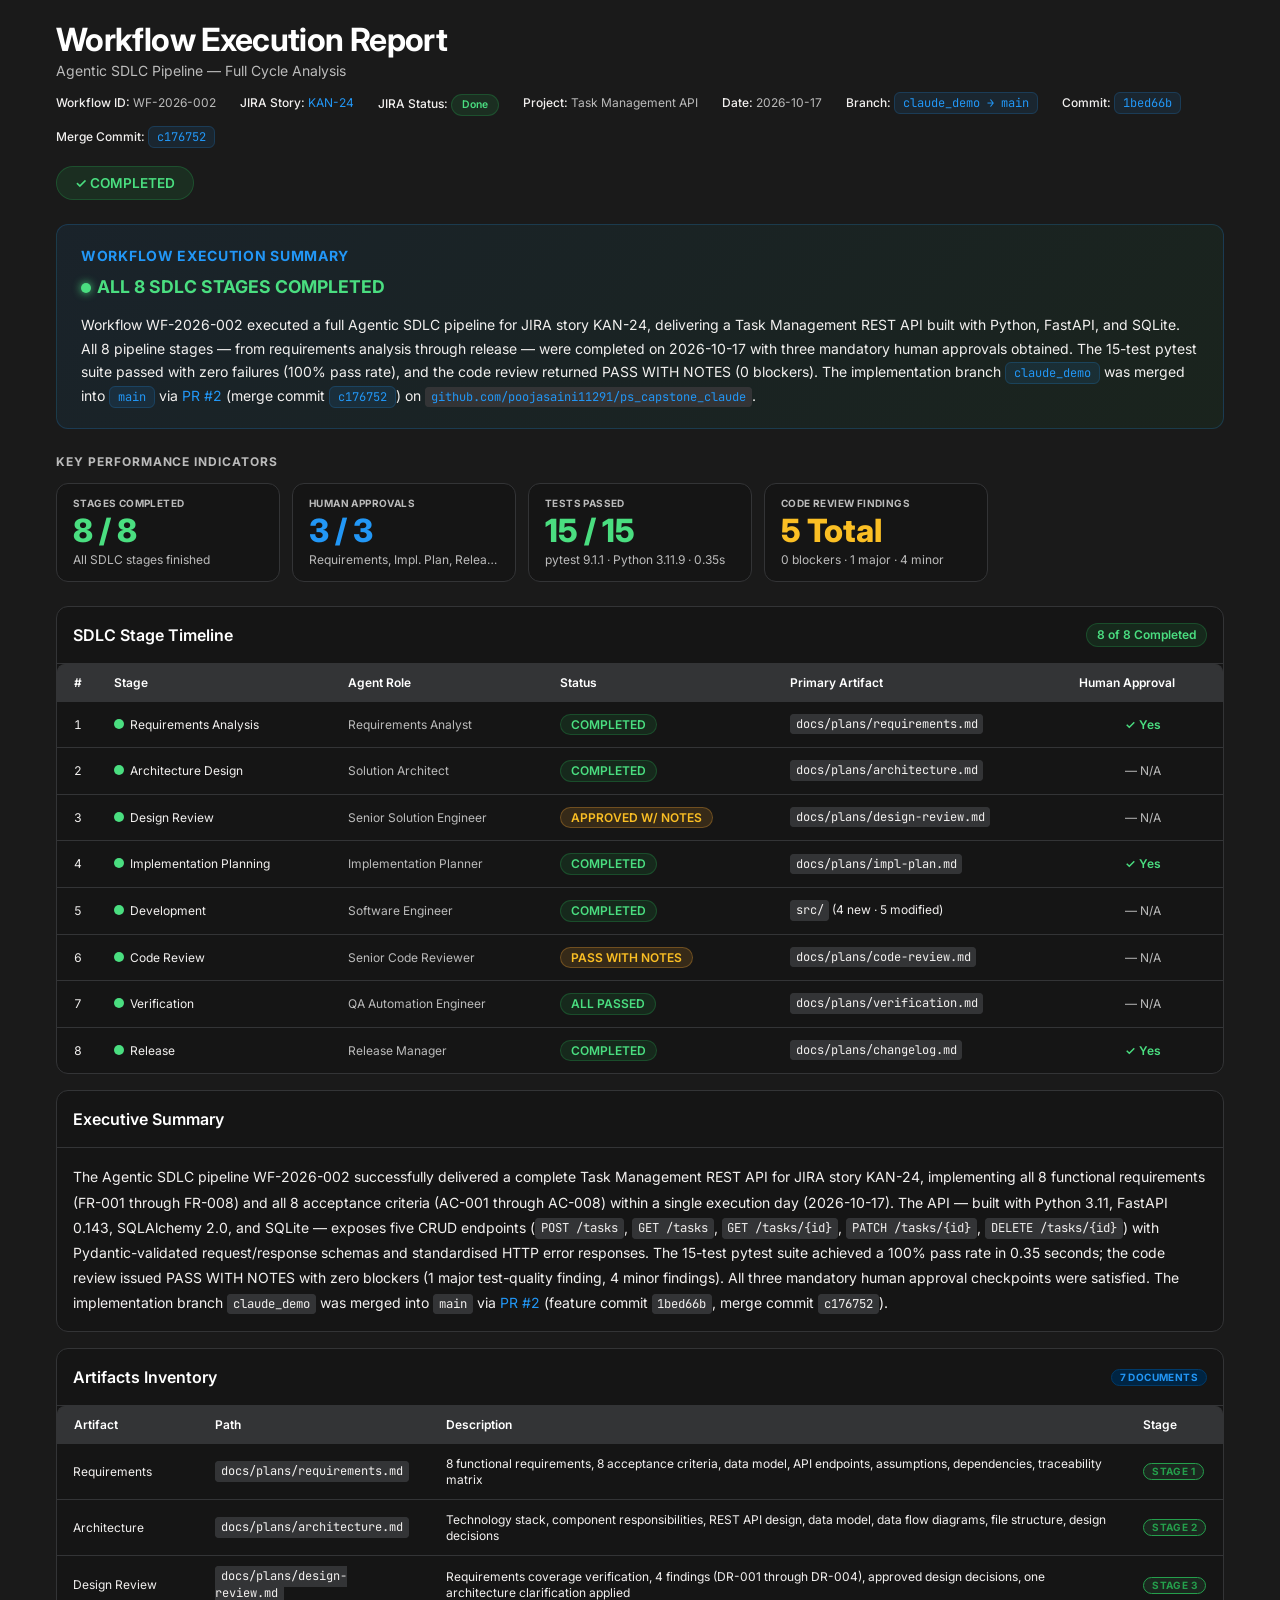
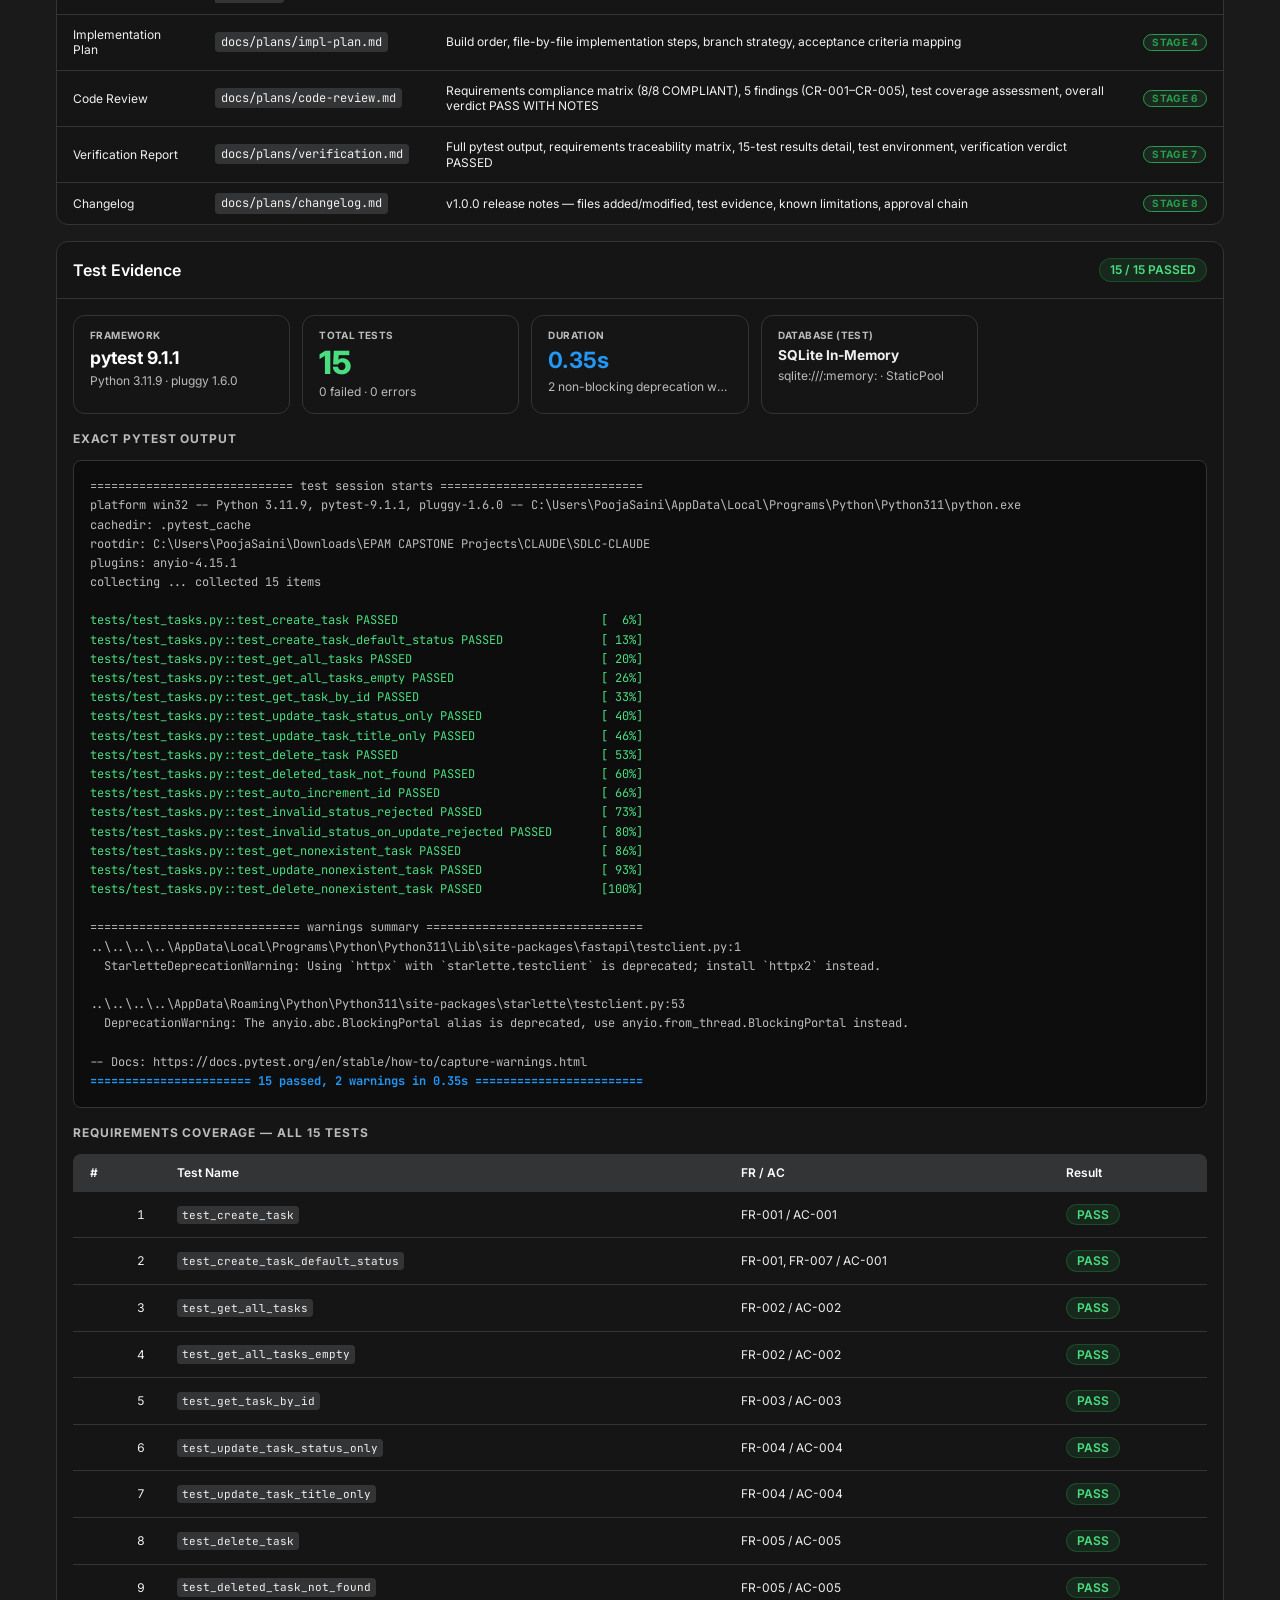
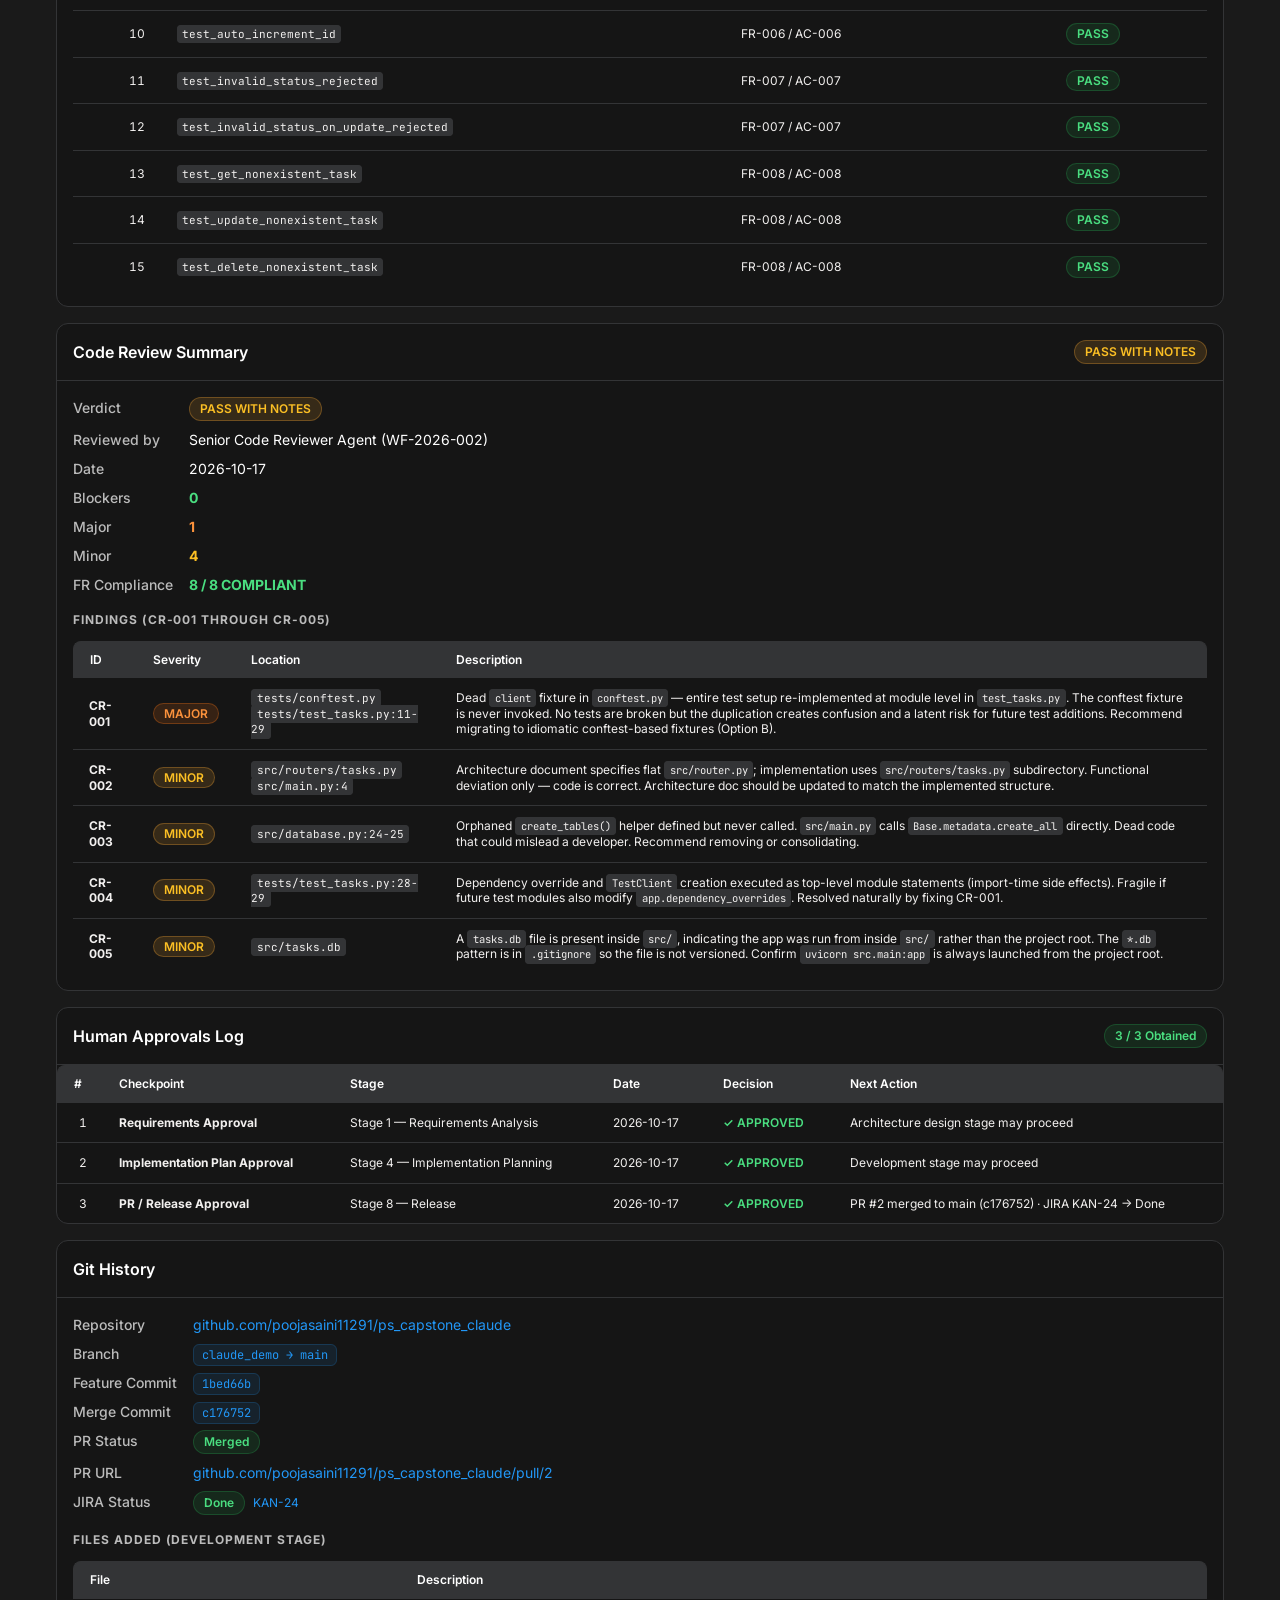
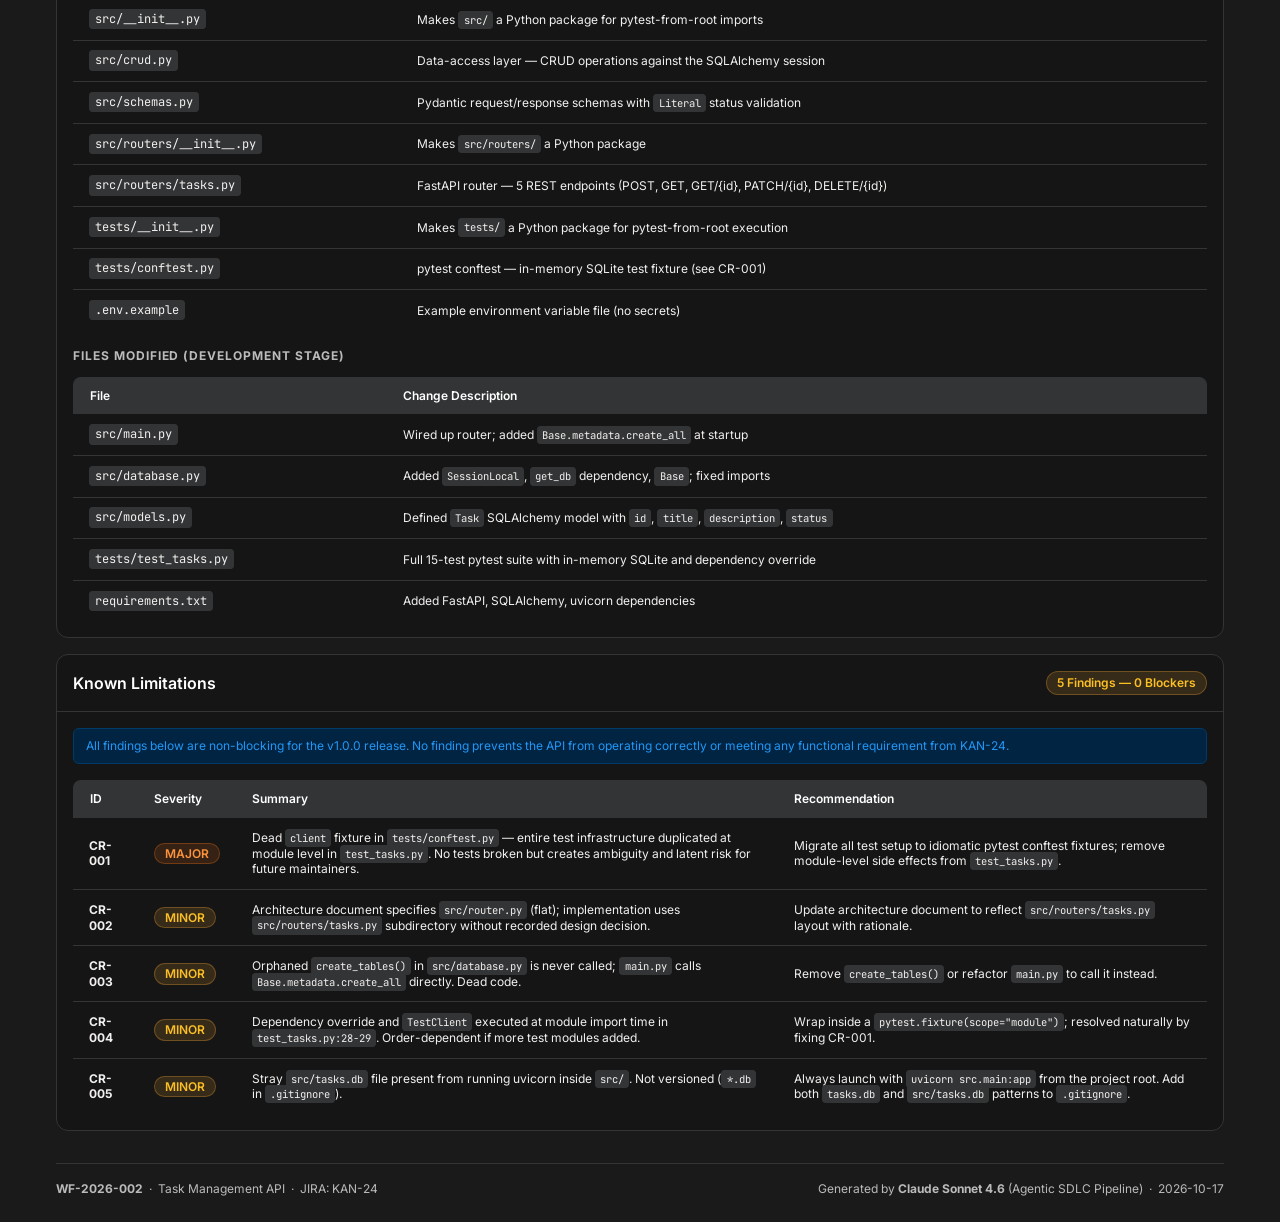
==== commit a717959a: "docs: update workflow report — JIRA KAN-24 transitioned to Done - Header meta: added JIRA Status: Do" ====
--- a/docs/workflow-report-WF-2026-002.html
+++ b/docs/workflow-report-WF-2026-002.html
@@ -185,6 +185,7 @@
         <div class="workflow-meta">
           <div class="workflow-meta-item"><strong>Workflow ID:</strong> WF-2026-002</div>
           <div class="workflow-meta-item"><strong>JIRA Story:</strong> <a href="https://poojasaini11291.atlassian.net/browse/KAN-24" style="color:#2297F6;">KAN-24</a></div>
+          <div class="workflow-meta-item"><strong>JIRA Status:</strong> <span class="stage-badge stage-badge-completed" style="font-size:0.65rem;">Done</span></div>
           <div class="workflow-meta-item"><strong>Project:</strong> Task Management API</div>
           <div class="workflow-meta-item"><strong>Date:</strong> 2026-10-17</div>
           <div class="workflow-meta-item"><strong>Branch:</strong> <span class="commit-hash">claude_demo → main</span></div>
@@ -645,7 +646,7 @@
                 <td>Stage 8 — Release</td>
                 <td>2026-10-17</td>
                 <td><span class="approval-yes">&#10003; APPROVED</span></td>
-                <td>Branch pushed; PR creation pending (manual GitHub CLI step)</td>
+                <td>PR #2 merged to main (c176752) · JIRA KAN-24 → Done</td>
               </tr>
             </tbody>
           </table>
@@ -668,6 +669,7 @@
           <dt>Merge Commit</dt> <dd><span class="commit-hash">c176752</span></dd>
           <dt>PR Status</dt>    <dd><span class="stage-badge stage-badge-completed">Merged</span></dd>
           <dt>PR URL</dt>       <dd><a href="https://github.com/poojasaini11291/ps_capstone_claude/pull/2" style="color:#2297F6;">github.com/poojasaini11291/ps_capstone_claude/pull/2</a></dd>
+          <dt>JIRA Status</dt>  <dd><span class="stage-badge stage-badge-completed">Done</span> &nbsp;<a href="https://poojasaini11291.atlassian.net/browse/KAN-24" style="color:#2297F6; font-size:var(--text-xs);">KAN-24</a></dd>
         </dl>
 
         <div class="section-label">Files Added (Development Stage)</div>
